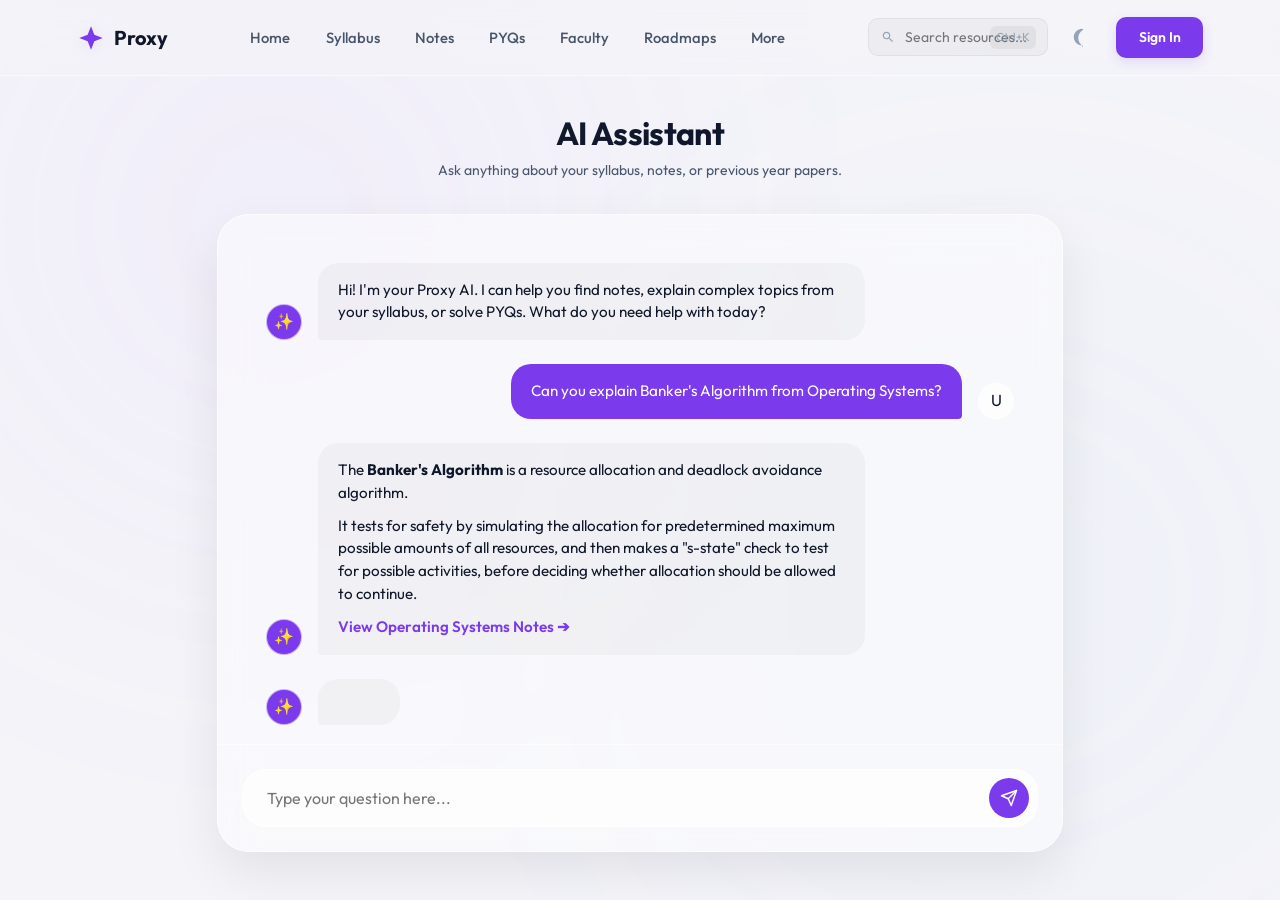
==== pages/ai-assistant.html @ 54234840 "Syllabus page mockup ke jaisa change kiya aur baaki pages ka basic template add kiya" ====
<!DOCTYPE html>
<html lang="en">
<head>
  <meta charset="UTF-8">
  <meta name="viewport" content="width=device-width, initial-scale=1.0">
  <title>AI Assistant — Proxy</title>
  <meta name="description" content="AI Assistant for IPU students.">
  <link rel="stylesheet" href="../css/design-system.css">
  <style>
    .ai-layout {
      max-width: 1000px;
      margin: 0 auto;
      padding: calc(var(--navbar-height) + var(--space-xl)) 6% var(--space-2xl);
      height: 100vh;
      display: flex;
      flex-direction: column;
    }

    .ai-header {
      text-align: center;
      margin-bottom: var(--space-xl);
    }

    .ai-header h1 {
      font-size: var(--font-size-3xl);
      font-weight: 700;
      letter-spacing: -0.02em;
    }

    .ai-header p {
      color: var(--text-secondary);
      font-size: var(--font-size-sm);
    }

    .chat-container {
      flex: 1;
      background: var(--glass-bg);
      border: 1px solid var(--glass-border);
      border-radius: var(--border-radius-xl);
      backdrop-filter: blur(var(--glass-blur));
      -webkit-backdrop-filter: blur(var(--glass-blur));
      box-shadow: var(--shadow-lg);
      display: flex;
      flex-direction: column;
      overflow: hidden;
    }

    .chat-messages {
      flex: 1;
      padding: var(--space-2xl);
      overflow-y: auto;
      display: flex;
      flex-direction: column;
      gap: var(--space-lg);
    }

    .message {
      max-width: 80%;
      display: flex;
      gap: var(--space-md);
      align-items: flex-end;
    }

    .message--user {
      align-self: flex-end;
      flex-direction: row-reverse;
    }

    .message-avatar {
      width: 36px;
      height: 36px;
      border-radius: 50%;
      background: var(--glass-bg-strong);
      border: 1px solid var(--glass-border);
      display: flex;
      align-items: center;
      justify-content: center;
      flex-shrink: 0;
    }
    
    .message--ai .message-avatar {
      background: var(--accent);
      color: white;
    }

    .message-bubble {
      padding: 1rem 1.25rem;
      border-radius: 20px;
      font-size: 0.95rem;
      line-height: 1.5;
    }

    .message--ai .message-bubble {
      background: rgba(0,0,0,0.03);
      border-bottom-left-radius: 4px;
      color: var(--text-primary);
    }

    .message--user .message-bubble {
      background: var(--accent);
      color: white;
      border-bottom-right-radius: 4px;
    }

    .chat-input-area {
      padding: var(--space-lg);
      border-top: 1px solid var(--glass-border);
      background: rgba(255,255,255,0.02);
    }

    .chat-input-wrapper {
      display: flex;
      gap: var(--space-sm);
      background: var(--glass-bg-strong);
      border: 1px solid var(--glass-border);
      border-radius: 24px;
      padding: 0.5rem;
    }

    .chat-input {
      flex: 1;
      border: none;
      background: transparent;
      padding: 0.5rem 1rem;
      font-family: inherit;
      font-size: 1rem;
      color: var(--text-primary);
      outline: none;
    }

    .chat-send-btn {
      width: 40px;
      height: 40px;
      border-radius: 50%;
      border: none;
      background: var(--accent);
      color: white;
      display: flex;
      align-items: center;
      justify-content: center;
      cursor: pointer;
      transition: all 0.2s ease;
    }

    .chat-send-btn:hover {
      background: var(--accent-hover);
      transform: scale(1.05);
    }
    
    .typing-indicator {
      display: flex;
      gap: 4px;
      padding: 4px;
    }
    
    .typing-dot {
      width: 6px;
      height: 6px;
      background: var(--text-muted);
      border-radius: 50%;
      animation: typing 1.4s infinite ease-in-out both;
    }
    
    .typing-dot:nth-child(1) { animation-delay: -0.32s; }
    .typing-dot:nth-child(2) { animation-delay: -0.16s; }
    
    @keyframes typing {
      0%, 80%, 100% { transform: scale(0); }
      40% { transform: scale(1); }
    }
  </style>
</head>
<body class="light-mode">
  <div class="ai-layout">
    <div class="ai-header">
      <h1>AI <span class="gradient-text">Assistant</span></h1>
      <p>Ask anything about your syllabus, notes, or previous year papers.</p>
    </div>
    
    <div class="chat-container">
      <div class="chat-messages">
        
        <div class="message message--ai">
          <div class="message-avatar">✨</div>
          <div class="message-bubble">
            Hi! I'm your Proxy AI. I can help you find notes, explain complex topics from your syllabus, or solve PYQs. What do you need help with today?
          </div>
        </div>

        <div class="message message--user">
          <div class="message-avatar">U</div>
          <div class="message-bubble">
            Can you explain Banker's Algorithm from Operating Systems?
          </div>
        </div>

        <div class="message message--ai">
          <div class="message-avatar">✨</div>
          <div class="message-bubble">
            <p style="margin-bottom: 10px;">The <strong>Banker's Algorithm</strong> is a resource allocation and deadlock avoidance algorithm.</p>
            <p style="margin-bottom: 10px;">It tests for safety by simulating the allocation for predetermined maximum possible amounts of all resources, and then makes a "s-state" check to test for possible activities, before deciding whether allocation should be allowed to continue.</p>
            <a href="/pages/notes.html" style="color: var(--accent); font-weight: 600; text-decoration: none;">View Operating Systems Notes ➔</a>
          </div>
        </div>

        <div class="message message--ai">
          <div class="message-avatar">✨</div>
          <div class="message-bubble" style="padding: 1rem 1.5rem;">
            <div class="typing-indicator">
              <div class="typing-dot"></div>
              <div class="typing-dot"></div>
              <div class="typing-dot"></div>
            </div>
          </div>
        </div>

      </div>
      
      <div class="chat-input-area">
        <div class="chat-input-wrapper">
          <input type="text" class="chat-input" placeholder="Type your question here...">
          <button class="chat-send-btn">
            <svg width="18" height="18" viewBox="0 0 24 24" fill="none" stroke="currentColor" stroke-width="2" stroke-linecap="round" stroke-linejoin="round"><line x1="22" y1="2" x2="11" y2="13"></line><polygon points="22 2 15 22 11 13 2 9 22 2"></polygon></svg>
          </button>
        </div>
      </div>
    </div>
  </div>

  <script src="../js/shared.js"></script>
  <script>
    document.addEventListener('DOMContentLoaded', () => {
      ProxyUI.injectNavbar('AI Assistant');
      ProxyUI.injectBackgroundGlows();
    });
  </script>
</body>
</html>
---- css/design-system.css ----
/* ============================================================
   PROXY — Design System
   Premium visual language: Apple + Linear + Nothing + Stripe
   ============================================================ */

/* ── Google Fonts Import ── */
@import url('https://fonts.googleapis.com/css2?family=Outfit:wght@300;400;500;600;700;800&display=swap');

/* ── Design Tokens ── */
:root {
  /* Colors — Pure White / Warm White / Lavender theme */
  --bg-primary: #f4f4f9;
  --bg-secondary: #ffffff;
  --bg-warm: #faf9fb;
  --bg-card: rgba(255, 255, 255, 0.55);
  --bg-card-hover: rgba(255, 255, 255, 0.75);

  /* Accent */
  --accent: #7c3aed;
  --accent-hover: #6d28d9;
  --accent-soft: rgba(124, 58, 237, 0.08);
  --accent-glow: rgba(124, 58, 237, 0.12);
  --accent-gradient: linear-gradient(135deg, #7c3aed 0%, #3b82f6 100%);

  /* Text */
  --text-primary: #0f172a;
  --text-secondary: #475569;
  --text-muted: #94a3b8;
  --text-inverse: #ffffff;

  /* Glass */
  --glass-bg: rgba(255, 255, 255, 0.45);
  --glass-bg-strong: rgba(255, 255, 255, 0.65);
  --glass-border: rgba(255, 255, 255, 0.6);
  --glass-border-subtle: rgba(255, 255, 255, 0.35);
  --glass-blur: 20px;

  /* Navbar */
  --navbar-height: 76px;
  --navbar-bg: rgba(244, 244, 249, 0.6);

  /* Shadows — Soft, volumetric */
  --shadow-xs: 0 1px 3px rgba(0, 0, 0, 0.03);
  --shadow-sm: 0 2px 8px rgba(0, 0, 0, 0.04);
  --shadow-md: 0 8px 30px rgba(0, 0, 0, 0.06);
  --shadow-lg: 0 20px 50px rgba(0, 0, 0, 0.08);
  --shadow-xl: 0 30px 60px rgba(0, 0, 0, 0.1);
  --shadow-accent: 0 8px 24px rgba(124, 58, 237, 0.12);
  --shadow-cube: 0 20px 40px rgba(0, 0, 0, 0.08), 0 8px 16px rgba(0, 0, 0, 0.04);

  /* Borders */
  --border-radius-sm: 10px;
  --border-radius-md: 16px;
  --border-radius-lg: 24px;
  --border-radius-xl: 32px;
  --border-radius-full: 100px;

  /* Typography */
  --font-family: 'Outfit', -apple-system, BlinkMacSystemFont, 'Segoe UI', sans-serif;
  --font-size-xs: 0.75rem;
  --font-size-sm: 0.875rem;
  --font-size-base: 1rem;
  --font-size-lg: 1.125rem;
  --font-size-xl: 1.25rem;
  --font-size-2xl: 1.5rem;
  --font-size-3xl: 2rem;
  --font-size-4xl: 2.5rem;
  --font-size-5xl: 3.5rem;
  --font-size-6xl: 4.5rem;

  /* Spacing */
  --space-xs: 0.25rem;
  --space-sm: 0.5rem;
  --space-md: 1rem;
  --space-lg: 1.5rem;
  --space-xl: 2rem;
  --space-2xl: 3rem;
  --space-3xl: 4rem;
  --space-4xl: 6rem;
  --space-5xl: 8rem;

  /* Timing — Apple-grade easing */
  --ease-out: cubic-bezier(0.25, 1, 0.5, 1);
  --ease-spring: cubic-bezier(0.2, 0.8, 0.2, 1);
  --ease-smooth: cubic-bezier(0.4, 0, 0.2, 1);
  --duration-fast: 0.15s;
  --duration-normal: 0.3s;
  --duration-slow: 0.6s;
  --duration-slower: 1s;

  /* Z-index layers */
  --z-bg: 0;
  --z-content: 1;
  --z-overlay: 50;
  --z-navbar: 90;
  --z-modal: 100;
  --z-loader: 200;
}

/* ── Reset ── */
*, *::before, *::after {
  box-sizing: border-box;
  margin: 0;
  padding: 0;
}

html {
  scroll-behavior: smooth;
  -webkit-text-size-adjust: 100%;
}

body {
  width: 100%;
  min-height: 100vh;
  background-color: var(--bg-primary);
  color: var(--text-primary);
  font-family: var(--font-family);
  font-size: var(--font-size-base);
  line-height: 1.6;
  overflow-x: hidden;
  -webkit-font-smoothing: antialiased;
  -moz-osx-font-smoothing: grayscale;
}

/* ── Background Glow Blurs ── */
.bg-glow {
  position: fixed;
  width: 800px;
  height: 800px;
  border-radius: 50%;
  filter: blur(160px);
  pointer-events: none;
  z-index: var(--z-bg);
  opacity: 0.5;
}

.bg-glow--purple {
  background: radial-gradient(circle, rgba(192, 132, 252, 0.22) 0%, transparent 70%);
  top: -20%;
  left: -10%;
}

.bg-glow--blue {
  background: radial-gradient(circle, rgba(147, 197, 253, 0.18) 0%, transparent 70%);
  bottom: -10%;
  right: -10%;
}

/* ── Glass Components ── */
.glass {
  background: var(--glass-bg);
  backdrop-filter: blur(var(--glass-blur));
  -webkit-backdrop-filter: blur(var(--glass-blur));
  border: 1px solid var(--glass-border);
}

.glass--strong {
  background: var(--glass-bg-strong);
}

/* ── Navbar ── */
.navbar {
  position: fixed;
  top: 0;
  left: 0;
  width: 100%;
  height: var(--navbar-height);
  background: var(--navbar-bg);
  backdrop-filter: blur(20px);
  -webkit-backdrop-filter: blur(20px);
  border-bottom: 1px solid var(--glass-border);
  z-index: var(--z-navbar);
  display: flex;
  justify-content: space-between;
  align-items: center;
  padding: 0 6%;
  transition: all var(--duration-normal) var(--ease-smooth);
}

.nav-left {
  display: flex;
  align-items: center;
  gap: 0.6rem;
  text-decoration: none;
  color: inherit;
}

.logo-icon {
  width: 28px;
  height: 28px;
  fill: var(--accent);
  filter: drop-shadow(0 2px 8px var(--accent-glow));
}

.logo-text {
  font-size: var(--font-size-xl);
  font-weight: 700;
  color: var(--text-primary);
  letter-spacing: -0.02em;
}

.nav-center {
  display: flex;
  align-items: center;
  gap: 2.2rem;
  list-style: none;
}

.nav-link {
  font-size: 0.925rem;
  font-weight: 500;
  color: var(--text-secondary);
  text-decoration: none;
  transition: color var(--duration-fast) ease;
  cursor: pointer;
  position: relative;
}

.nav-link:hover,
.nav-link.active {
  color: var(--accent);
}

.nav-link.active::after {
  content: '';
  position: absolute;
  bottom: -6px;
  left: 50%;
  transform: translateX(-50%);
  width: 4px;
  height: 4px;
  border-radius: 50%;
  background-color: var(--accent);
}

.nav-right {
  display: flex;
  align-items: center;
  gap: 1.5rem;
}

/* ── Search Input (Spotlight) ── */
.search-wrapper {
  position: relative;
  display: flex;
  align-items: center;
}

.search-input {
  width: 180px;
  height: 38px;
  background: rgba(0, 0, 0, 0.03);
  border: 1px solid rgba(0, 0, 0, 0.05);
  border-radius: var(--border-radius-sm);
  padding: 0 1rem 0 2.2rem;
  font-family: inherit;
  font-size: var(--font-size-sm);
  color: var(--text-primary);
  outline: none;
  transition: all var(--duration-normal) var(--ease-smooth);
}

.search-input:focus {
  width: 240px;
  background: #ffffff;
  border-color: var(--accent);
  box-shadow: 0 4px 12px rgba(124, 58, 237, 0.08);
}

.search-icon {
  position: absolute;
  left: 0.8rem;
  width: 14px;
  height: 14px;
  fill: var(--text-muted);
  pointer-events: none;
}

.search-shortcut {
  position: absolute;
  right: 0.8rem;
  font-size: 0.725rem;
  color: var(--text-muted);
  background: rgba(0, 0, 0, 0.05);
  padding: 2px 6px;
  border-radius: 6px;
  pointer-events: none;
}

/* ── Theme Toggle ── */
.theme-toggle {
  background: none;
  border: none;
  cursor: pointer;
  display: flex;
  align-items: center;
  justify-content: center;
}

.theme-icon {
  width: 20px;
  height: 20px;
  fill: var(--text-muted);
  transition: fill var(--duration-fast) ease;
}

.theme-toggle:hover .theme-icon {
  fill: var(--accent);
}

/* ── Buttons ── */
.btn {
  display: inline-flex;
  align-items: center;
  gap: 0.6rem;
  padding: 0.85rem 1.8rem;
  border-radius: 14px;
  font-family: inherit;
  font-size: 0.95rem;
  font-weight: 600;
  text-decoration: none;
  cursor: pointer;
  transition: all 0.25s var(--ease-out);
  border: none;
}

.btn--primary {
  background: var(--accent);
  color: var(--text-inverse);
  box-shadow: 0 6px 20px rgba(124, 58, 237, 0.2);
}

.btn--primary:hover {
  background: var(--accent-hover);
  transform: translateY(-2px);
  box-shadow: 0 10px 24px rgba(124, 58, 237, 0.3);
}

.btn--primary .arrow {
  transition: transform 0.25s ease;
}

.btn--primary:hover .arrow {
  transform: translateX(3px);
}

.btn--secondary {
  background: var(--glass-bg);
  border: 1px solid var(--glass-border);
  color: var(--text-primary);
  box-shadow: var(--shadow-sm);
  backdrop-filter: blur(10px);
  -webkit-backdrop-filter: blur(10px);
}

.btn--secondary:hover {
  background: rgba(255, 255, 255, 0.6);
  transform: translateY(-2px);
  box-shadow: var(--shadow-md);
}

.btn--secondary svg {
  width: 18px;
  height: 18px;
  fill: var(--text-primary);
}

.btn-signin {
  background: var(--accent);
  color: var(--text-inverse);
  border: none;
  padding: 0.6rem 1.4rem;
  border-radius: var(--border-radius-sm);
  font-family: inherit;
  font-size: var(--font-size-sm);
  font-weight: 600;
  cursor: pointer;
  text-decoration: none;
  transition: all 0.25s ease;
  box-shadow: 0 4px 12px rgba(124, 58, 237, 0.15);
}

.btn-signin:hover {
  background: var(--accent-hover);
  transform: translateY(-1px);
  box-shadow: 0 6px 16px rgba(124, 58, 237, 0.25);
}

/* ── Section Helpers ── */
.section-container {
  width: 100%;
  max-width: 1300px;
  margin: 0 auto;
  padding: 0 6%;
}

.section-header {
  display: flex;
  justify-content: space-between;
  align-items: flex-end;
  margin-bottom: var(--space-2xl);
}

.section-header h2 {
  font-size: var(--font-size-4xl);
  font-weight: 700;
  letter-spacing: -0.02em;
}

.view-all {
  font-size: 0.95rem;
  font-weight: 600;
  color: var(--accent);
  text-decoration: none;
  transition: color var(--duration-fast) ease;
}

.view-all:hover {
  color: var(--accent-hover);
}

/* ── Glass Card (Reusable) ── */
.glass-card {
  background: var(--glass-bg);
  border: 1px solid var(--glass-border);
  border-radius: var(--border-radius-lg);
  backdrop-filter: blur(var(--glass-blur));
  -webkit-backdrop-filter: blur(var(--glass-blur));
  box-shadow: var(--shadow-md);
  padding: var(--space-xl);
  transition: all var(--duration-normal) var(--ease-out);
}

.glass-card:hover {
  background: var(--bg-card-hover);
  transform: translateY(-4px);
  box-shadow: var(--shadow-lg);
}

/* ── Loading Overlay ── */
.loading-overlay {
  position: fixed;
  top: 0;
  left: 0;
  width: 100%;
  height: 100%;
  background-color: var(--bg-primary);
  z-index: var(--z-loader);
  display: flex;
  flex-direction: column;
  justify-content: center;
  align-items: center;
  transition: opacity 0.8s var(--ease-out), visibility 0.8s;
}

.loading-card {
  background: var(--glass-bg);
  border: 1px solid var(--glass-border);
  padding: var(--space-2xl);
  border-radius: var(--border-radius-lg);
  backdrop-filter: blur(20px);
  -webkit-backdrop-filter: blur(20px);
  display: flex;
  flex-direction: column;
  align-items: center;
  box-shadow: var(--shadow-lg);
  width: 320px;
}

.loader-ring {
  width: 80px;
  height: 80px;
  position: relative;
  margin-bottom: var(--space-lg);
}

.loader-ring-svg {
  transform: rotate(-90deg);
  width: 100%;
  height: 100%;
}

.loader-circle-bg {
  fill: none;
  stroke: rgba(0, 0, 0, 0.03);
  stroke-width: 4px;
}

.loader-circle-progress {
  fill: none;
  stroke: var(--accent);
  stroke-width: 4px;
  stroke-linecap: round;
  stroke-dasharray: 226;
  stroke-dashoffset: 226;
  transition: stroke-dashoffset 0.1s linear;
  filter: drop-shadow(0 2px 6px var(--accent-glow));
}

.loader-percentage {
  position: absolute;
  top: 50%;
  left: 50%;
  transform: translate(-50%, -50%);
  font-size: var(--font-size-xl);
  font-weight: 600;
  color: var(--text-primary);
}

.loader-text {
  font-size: var(--font-size-sm);
  font-weight: 500;
  color: var(--text-muted);
  letter-spacing: 0.05em;
  text-transform: uppercase;
}

/* ── Scroll Indicator ── */
.scroll-indicator {
  position: fixed;
  bottom: 2.2rem;
  left: 50%;
  transform: translateX(-50%);
  z-index: 10;
  display: flex;
  flex-direction: column;
  align-items: center;
  opacity: 0;
  visibility: hidden;
  transition: opacity 0.5s ease, visibility 0.5s ease;
  pointer-events: none;
}

.scroll-indicator.visible {
  opacity: 0.8;
  visibility: visible;
}

.mouse {
  width: 22px;
  height: 36px;
  border: 2px solid var(--text-primary);
  border-radius: 12px;
  position: relative;
  margin-bottom: var(--space-sm);
}

.wheel {
  width: 4px;
  height: 6px;
  background-color: var(--accent);
  border-radius: 2px;
  position: absolute;
  top: 6px;
  left: 50%;
  transform: translateX(-50%);
  animation: scrollWheel 1.8s infinite var(--ease-out);
}

@keyframes scrollWheel {
  0%   { top: 6px;  opacity: 0; }
  30%  { opacity: 1; }
  80%  { top: 20px; opacity: 0; }
  100% { top: 6px;  opacity: 0; }
}

.scroll-text {
  font-size: var(--font-size-xs);
  text-transform: uppercase;
  letter-spacing: 0.18em;
  color: var(--text-muted);
  font-weight: 600;
}

/* ── Scrollbar ── */
::-webkit-scrollbar {
  width: 6px;
}
::-webkit-scrollbar-track {
  background: transparent;
}
::-webkit-scrollbar-thumb {
  background: rgba(0, 0, 0, 0.1);
  border-radius: 3px;
}
::-webkit-scrollbar-thumb:hover {
  background: rgba(0, 0, 0, 0.18);
}

/* ── Hyper-Realistic 3D Acrylic Cubes ── */

.cube-wrapper {
  perspective: 800px;
  display: flex;
  flex-direction: column;
  align-items: center;
  gap: 1.2rem;
  cursor: pointer;
  min-width: 130px;
}

.cube-scene {
  width: 100px;
  height: 100px;
  position: relative;
  transform-style: preserve-3d;
  transform: rotateX(-12deg) rotateY(22deg);
  transition: transform 0.6s var(--ease-spring);
}

/* Individual face materials with light direction simulation */
.cube-face {
  position: absolute;
  width: 100px;
  height: 100px;
  display: flex;
  align-items: center;
  justify-content: center;
  border-radius: 20px;
  backface-visibility: hidden;
}

/* Front face — brightest, main content face */
.cube-face--front {
  transform: rotateY(0deg) translateZ(50px);
  background: linear-gradient(
    145deg,
    rgba(255, 255, 255, 0.85) 0%,
    rgba(245, 243, 255, 0.65) 50%,
    rgba(237, 233, 254, 0.45) 100%
  );
  border: 1.5px solid rgba(255, 255, 255, 0.8);
  box-shadow:
    inset 0 1px 0 rgba(255, 255, 255, 0.9),
    inset 0 -2px 6px rgba(124, 58, 237, 0.04),
    0 0 0 0.5px rgba(0, 0, 0, 0.02);
  backdrop-filter: blur(16px);
  -webkit-backdrop-filter: blur(16px);
}

/* Back face */
.cube-face--back {
  transform: rotateY(180deg) translateZ(50px);
  background: linear-gradient(
    145deg,
    rgba(240, 238, 250, 0.5) 0%,
    rgba(230, 226, 245, 0.3) 100%
  );
  border: 1px solid rgba(255, 255, 255, 0.4);
}

/* Right face — lit side */
.cube-face--right {
  transform: rotateY(90deg) translateZ(50px);
  background: linear-gradient(
    180deg,
    rgba(248, 246, 255, 0.6) 0%,
    rgba(237, 233, 254, 0.35) 100%
  );
  border: 1px solid rgba(255, 255, 255, 0.55);
  box-shadow: inset -2px 0 8px rgba(124, 58, 237, 0.03);
}

/* Left face — shadow side */
.cube-face--left {
  transform: rotateY(-90deg) translateZ(50px);
  background: linear-gradient(
    180deg,
    rgba(235, 232, 248, 0.45) 0%,
    rgba(225, 220, 240, 0.25) 100%
  );
  border: 1px solid rgba(255, 255, 255, 0.35);
}

/* Top face — catches overhead light */
.cube-face--top {
  transform: rotateX(90deg) translateZ(50px);
  background: linear-gradient(
    135deg,
    rgba(255, 255, 255, 0.9) 0%,
    rgba(248, 246, 255, 0.7) 50%,
    rgba(240, 237, 252, 0.5) 100%
  );
  border: 1px solid rgba(255, 255, 255, 0.85);
  box-shadow: inset 0 0 12px rgba(255, 255, 255, 0.5);
}

/* Bottom face — darkest */
.cube-face--bottom {
  transform: rotateX(-90deg) translateZ(50px);
  background: rgba(220, 216, 238, 0.25);
  border: 1px solid rgba(255, 255, 255, 0.2);
}

/* Light reflection strip on front face */
.cube-face--front::before {
  content: '';
  position: absolute;
  top: 6px;
  left: 8px;
  right: 40%;
  height: 18px;
  border-radius: 10px;
  background: linear-gradient(
    90deg,
    rgba(255, 255, 255, 0.7) 0%,
    rgba(255, 255, 255, 0) 100%
  );
  pointer-events: none;
}

/* Volumetric shadow underneath the cube */
.cube-shadow {
  width: 80px;
  height: 14px;
  border-radius: 50%;
  background: radial-gradient(
    ellipse,
    rgba(124, 58, 237, 0.08) 0%,
    rgba(0, 0, 0, 0.04) 40%,
    transparent 70%
  );
  filter: blur(3px);
  margin-top: -6px;
  transition: all var(--duration-slow) var(--ease-spring);
}

/* Hover state for cube */
.cube-wrapper:hover .cube-shadow {
  width: 70px;
  opacity: 0.6;
  filter: blur(5px);
}

/* Icon inside cube face */
.cube-face svg {
  width: 34px;
  height: 34px;
  fill: none;
  stroke: var(--accent);
  stroke-width: 1.8;
  stroke-linecap: round;
  stroke-linejoin: round;
  filter: drop-shadow(0 2px 6px rgba(124, 58, 237, 0.15));
  transition: transform var(--duration-normal) var(--ease-out);
}

.cube-wrapper:hover .cube-face svg {
  transform: scale(1.08);
}

.cube-label {
  font-size: var(--font-size-sm);
  font-weight: 600;
  color: var(--text-primary);
  text-align: center;
  line-height: 1.3;
  white-space: nowrap;
  transition: color var(--duration-fast) ease;
}

.cube-wrapper:hover .cube-label {
  color: var(--accent);
}

/* ── Feature Bar (Badges) ── */
.feature-bar {
  background: var(--glass-bg);
  border: 1px solid var(--glass-border);
  border-radius: var(--border-radius-lg);
  padding: 1.5rem 2rem;
  display: flex;
  justify-content: space-between;
  align-items: center;
  gap: 1.5rem;
  backdrop-filter: blur(var(--glass-blur));
  -webkit-backdrop-filter: blur(var(--glass-blur));
  box-shadow: var(--shadow-md);
}

.feature-item {
  display: flex;
  align-items: center;
  gap: 0.6rem;
  font-size: var(--font-size-sm);
  font-weight: 600;
  color: var(--text-primary);
}

.feature-icon {
  font-size: 1.15rem;
}

/* ── Stats Bar ── */
.stats-bar {
  background: var(--glass-bg);
  border: 1px solid var(--glass-border);
  border-radius: var(--border-radius-lg);
  padding: 2rem 3rem;
  display: flex;
  justify-content: space-between;
  align-items: center;
  backdrop-filter: blur(var(--glass-blur));
  -webkit-backdrop-filter: blur(var(--glass-blur));
  box-shadow: var(--shadow-accent);
}

.stat-item {
  display: flex;
  flex-direction: column;
  align-items: center;
  gap: 0.3rem;
  text-align: center;
}

.stat-badge {
  font-size: 1.5rem;
  margin-bottom: 0.2rem;
}

.stat-val {
  font-size: 1.85rem;
  font-weight: 700;
  color: var(--text-primary);
  letter-spacing: -0.02em;
}

.stat-lbl {
  font-size: 0.825rem;
  font-weight: 500;
  color: var(--text-muted);
  text-transform: uppercase;
  letter-spacing: 0.05em;
}

/* ── Carousel ── */
.carousel-outer {
  display: flex;
  align-items: center;
  position: relative;
}

.carousel-track {
  display: flex;
  gap: 2rem;
  overflow-x: auto;
  padding: 2.5rem 1rem;
  scroll-behavior: smooth;
  scrollbar-width: none;
  width: 100%;
}

.carousel-track::-webkit-scrollbar {
  display: none;
}

.carousel-btn {
  width: 44px;
  height: 44px;
  border-radius: 50%;
  background: var(--glass-bg);
  border: 1px solid var(--glass-border);
  display: flex;
  align-items: center;
  justify-content: center;
  cursor: pointer;
  position: absolute;
  z-index: 15;
  box-shadow: var(--shadow-sm);
  backdrop-filter: blur(10px);
  -webkit-backdrop-filter: blur(10px);
  transition: all 0.25s ease;
}

.carousel-btn:hover {
  background: #ffffff;
  transform: scale(1.08);
  box-shadow: var(--shadow-md);
}

.carousel-btn svg {
  width: 20px;
  height: 20px;
  fill: var(--text-primary);
}

.carousel-btn--prev { left: -22px; }
.carousel-btn--next { right: -22px; }

/* ── Search Overlay (Spotlight) ── */
.search-overlay {
  position: fixed;
  inset: 0;
  background: rgba(15, 23, 42, 0.4);
  backdrop-filter: blur(12px);
  -webkit-backdrop-filter: blur(12px);
  z-index: var(--z-modal);
  display: flex;
  justify-content: center;
  align-items: flex-start;
  padding-top: 18vh;
  opacity: 0;
  visibility: hidden;
  transition: all var(--duration-normal) var(--ease-out);
}

.search-overlay.active {
  opacity: 1;
  visibility: visible;
}

.search-modal {
  width: 620px;
  max-width: 90vw;
  background: var(--glass-bg-strong);
  border: 1px solid var(--glass-border);
  border-radius: var(--border-radius-lg);
  box-shadow: var(--shadow-xl);
  backdrop-filter: blur(30px);
  -webkit-backdrop-filter: blur(30px);
  overflow: hidden;
  transform: translateY(-20px) scale(0.97);
  transition: transform var(--duration-normal) var(--ease-spring);
}

.search-overlay.active .search-modal {
  transform: translateY(0) scale(1);
}

.search-modal-input {
  width: 100%;
  padding: 1.2rem 1.5rem;
  border: none;
  background: transparent;
  font-family: inherit;
  font-size: var(--font-size-lg);
  font-weight: 500;
  color: var(--text-primary);
  outline: none;
}

.search-modal-input::placeholder {
  color: var(--text-muted);
}

.search-modal-hint {
  padding: 0.8rem 1.5rem;
  border-top: 1px solid rgba(0, 0, 0, 0.05);
  font-size: var(--font-size-xs);
  color: var(--text-muted);
  display: flex;
  justify-content: space-between;
}

.search-modal-hint kbd {
  background: rgba(0, 0, 0, 0.04);
  padding: 2px 6px;
  border-radius: 4px;
  font-family: inherit;
  font-size: 0.7rem;
}

/* ── Page content area (below navbar) ── */
.page-content {
  padding-top: var(--navbar-height);
}

/* ── Syllabus Page Specific ── */
.page-hero {
  padding: calc(var(--navbar-height) + var(--space-4xl)) 0 var(--space-3xl);
  text-align: center;
}

.page-hero h1 {
  font-size: var(--font-size-5xl);
  font-weight: 700;
  letter-spacing: -0.03em;
  margin-bottom: var(--space-md);
}

.page-hero p {
  font-size: var(--font-size-lg);
  color: var(--text-secondary);
  max-width: 520px;
  margin: 0 auto;
}

/* Layout: Sidebar + Cards */
.syllabus-layout {
  max-width: 1300px;
  margin: 0 auto;
  padding: 0 6%;
  display: grid;
  grid-template-columns: 260px 1fr;
  gap: var(--space-2xl);
  min-height: 60vh;
}

/* ── Semester Sidebar ── */
.semester-sidebar {
  position: sticky;
  top: calc(var(--navbar-height) + var(--space-xl));
  height: fit-content;
}

.sidebar-label {
  font-size: var(--font-size-xs);
  font-weight: 700;
  text-transform: uppercase;
  letter-spacing: 0.1em;
  color: var(--text-muted);
  margin-bottom: var(--space-lg);
}

.semester-tabs {
  display: flex;
  flex-direction: column;
  gap: 6px;
}

.semester-tab {
  display: flex;
  align-items: center;
  gap: 0.8rem;
  padding: 0.85rem 1.2rem;
  border-radius: 14px;
  border: 1px solid transparent;
  background: transparent;
  font-family: inherit;
  font-size: 0.95rem;
  font-weight: 500;
  color: var(--text-secondary);
  cursor: pointer;
  transition: all 0.2s var(--ease-out);
  text-align: left;
  width: 100%;
}

.semester-tab:hover {
  background: rgba(124, 58, 237, 0.04);
  color: var(--text-primary);
}

.semester-tab.active {
  background: var(--glass-bg-strong);
  border-color: var(--glass-border);
  color: var(--accent);
  font-weight: 600;
  box-shadow: var(--shadow-sm), 0 0 0 1px rgba(124, 58, 237, 0.06);
}

.semester-tab.active .tab-dot {
  background: var(--accent);
  box-shadow: 0 0 8px rgba(124, 58, 237, 0.3);
}

.tab-dot {
  width: 8px;
  height: 8px;
  border-radius: 50%;
  background: var(--text-muted);
  flex-shrink: 0;
  transition: all 0.2s ease;
}

.tab-count {
  margin-left: auto;
  font-size: var(--font-size-xs);
  color: var(--text-muted);
  background: rgba(0,0,0,0.03);
  padding: 2px 8px;
  border-radius: 20px;
}

.semester-tab.active .tab-count {
  background: var(--accent-soft);
  color: var(--accent);
}

/* ── Subject Cards Grid ── */
.subjects-grid {
  display: grid;
  grid-template-columns: repeat(auto-fill, minmax(280px, 1fr));
  gap: var(--space-lg);
}

.subject-card {
  background: var(--glass-bg);
  border: 1px solid var(--glass-border);
  border-radius: var(--border-radius-lg);
  backdrop-filter: blur(var(--glass-blur));
  -webkit-backdrop-filter: blur(var(--glass-blur));
  box-shadow: var(--shadow-sm);
  padding: var(--space-xl);
  display: flex;
  flex-direction: column;
  gap: var(--space-md);
  transition: all 0.3s var(--ease-out);
  position: relative;
  overflow: hidden;
}

.subject-card::before {
  content: '';
  position: absolute;
  top: 0;
  left: 0;
  right: 0;
  height: 3px;
  background: var(--accent-gradient);
  border-radius: 3px 3px 0 0;
  opacity: 0;
  transition: opacity 0.3s ease;
}

.subject-card:hover {
  transform: translateY(-6px);
  box-shadow: var(--shadow-lg);
  border-color: rgba(124, 58, 237, 0.12);
}

.subject-card:hover::before {
  opacity: 1;
}

.card-top {
  display: flex;
  justify-content: space-between;
  align-items: flex-start;
}

.card-icon {
  width: 44px;
  height: 44px;
  border-radius: 12px;
  background: var(--accent-soft);
  display: flex;
  align-items: center;
  justify-content: center;
  font-size: 1.3rem;
}

.card-code {
  font-size: var(--font-size-xs);
  font-weight: 600;
  color: var(--text-muted);
  background: rgba(0,0,0,0.03);
  padding: 4px 10px;
  border-radius: 8px;
  letter-spacing: 0.04em;
}

.card-name {
  font-size: var(--font-size-lg);
  font-weight: 600;
  color: var(--text-primary);
  letter-spacing: -0.01em;
  line-height: 1.3;
}

.card-meta {
  display: flex;
  gap: var(--space-lg);
}

.card-meta-item {
  display: flex;
  flex-direction: column;
}

.card-meta-item .meta-label {
  font-size: 0.7rem;
  font-weight: 600;
  text-transform: uppercase;
  letter-spacing: 0.06em;
  color: var(--text-muted);
}

.card-meta-item .meta-value {
  font-size: var(--font-size-sm);
  font-weight: 600;
  color: var(--text-primary);
}

.card-units {
  display: flex;
  flex-wrap: wrap;
  gap: 6px;
}

.unit-tag {
  font-size: 0.7rem;
  font-weight: 600;
  padding: 4px 10px;
  border-radius: 8px;
  background: rgba(124, 58, 237, 0.04);
  color: var(--text-secondary);
  border: 1px solid rgba(124, 58, 237, 0.08);
}

.card-actions {
  display: flex;
  gap: 0.6rem;
  margin-top: auto;
  padding-top: var(--space-sm);
}

.card-btn {
  flex: 1;
  display: flex;
  align-items: center;
  justify-content: center;
  gap: 0.4rem;
  padding: 0.65rem 1rem;
  border-radius: 12px;
  font-family: inherit;
  font-size: var(--font-size-sm);
  font-weight: 600;
  cursor: pointer;
  transition: all 0.2s var(--ease-out);
  border: none;
}

.card-btn--primary {
  background: var(--accent);
  color: var(--text-inverse);
  box-shadow: 0 4px 12px rgba(124, 58, 237, 0.15);
}

.card-btn--primary:hover {
  background: var(--accent-hover);
  transform: translateY(-1px);
  box-shadow: 0 6px 16px rgba(124, 58, 237, 0.25);
}

.card-btn--ghost {
  background: rgba(0,0,0,0.03);
  color: var(--text-secondary);
  border: 1px solid rgba(0,0,0,0.06);
}

.card-btn--ghost:hover {
  background: rgba(0,0,0,0.06);
  color: var(--text-primary);
}

/* ── Floating Decorative Elements ── */
.floating-decor {
  position: fixed;
  pointer-events: none;
  z-index: 0;
  opacity: 0.06;
}

.floating-blueprint {
  top: 20%;
  right: -60px;
  width: 280px;
  height: 360px;
  border: 2px dashed var(--accent);
  border-radius: var(--border-radius-lg);
  transform: rotate(12deg);
  animation: floatSlow 8s ease-in-out infinite;
}

.floating-paper {
  bottom: 15%;
  left: -40px;
  width: 200px;
  height: 260px;
  background: var(--accent);
  border-radius: 8px;
  transform: rotate(-8deg);
  animation: floatSlow 10s ease-in-out infinite reverse;
}

.floating-circle {
  top: 60%;
  right: 5%;
  width: 120px;
  height: 120px;
  border: 3px solid var(--accent);
  border-radius: 50%;
  animation: floatSlow 6s ease-in-out infinite;
}

@keyframes floatSlow {
  0%, 100% { transform: translateY(0) rotate(12deg); }
  50% { transform: translateY(-20px) rotate(15deg); }
}

/* ── Empty State ── */
.empty-state {
  grid-column: 1 / -1;
  text-align: center;
  padding: var(--space-4xl) 0;
  color: var(--text-muted);
}

.empty-state .empty-icon {
  font-size: 3rem;
  margin-bottom: var(--space-md);
}

.empty-state h3 {
  font-size: var(--font-size-2xl);
  font-weight: 600;
  color: var(--text-secondary);
  margin-bottom: var(--space-sm);
}

/* ── Page Footer ── */
.page-footer {
  max-width: 1300px;
  margin: var(--space-5xl) auto var(--space-3xl);
  padding: 0 6%;
  text-align: center;
}

.page-footer p {
  font-size: var(--font-size-sm);
  color: var(--text-muted);
}

.page-footer a {
  color: var(--accent);
  text-decoration: none;
}

/* ── Notes Shelf Specific ── */
.notes-shelf-container {
  display: flex;
  flex-direction: column;
  gap: var(--space-4xl);
  max-width: 1200px;
  margin: 0 auto;
  padding: 0 6%;
}

.shelf-row {
  display: flex;
  gap: 1rem;
  padding-bottom: 0.5rem;
  border-bottom: 12px solid rgba(15, 23, 42, 0.04);
  border-radius: 2px;
  box-shadow: 0 4px 6px rgba(0,0,0,0.01);
  align-items: flex-end;
  position: relative;
}

.shelf-row::after {
  content: '';
  position: absolute;
  bottom: -12px;
  left: 0;
  width: 100%;
  height: 2px;
  background: rgba(255, 255, 255, 0.6);
}

.notebook {
  width: 54px;
  height: 240px;
  perspective: 1000px;
  cursor: pointer;
  position: relative;
  transition: transform 0.4s var(--ease-spring);
  transform-origin: bottom center;
}

.notebook:hover {
  transform: translateY(-16px) scale(1.02);
  z-index: 10;
}

.notebook-spine {
  width: 100%;
  height: 100%;
  background: linear-gradient(to right, #475569 0%, #334155 15%, #1e293b 85%, #0f172a 100%);
  border-radius: 4px 2px 2px 4px;
  box-shadow: 
    inset 2px 0 4px rgba(255,255,255,0.15),
    inset -4px 0 10px rgba(0,0,0,0.4),
    8px 0 16px rgba(0,0,0,0.1);
  display: flex;
  flex-direction: column;
  justify-content: space-between;
  padding: 1.5rem 0.4rem;
  color: #f8fafc;
  transform-style: preserve-3d;
  position: relative;
}

/* Colors for spines */
.notebook--purple .notebook-spine { background: linear-gradient(to right, #8b5cf6 0%, #7c3aed 15%, #6d28d9 85%, #4c1d95 100%); }
.notebook--blue .notebook-spine { background: linear-gradient(to right, #3b82f6 0%, #2563eb 15%, #1d4ed8 85%, #1e3a8a 100%); }
.notebook--teal .notebook-spine { background: linear-gradient(to right, #14b8a6 0%, #0d9488 15%, #0f766e 85%, #134e4a 100%); }
.notebook--rose .notebook-spine { background: linear-gradient(to right, #f43f5e 0%, #e11d48 15%, #be123c 85%, #881337 100%); }

.spine-title {
  writing-mode: vertical-rl;
  text-orientation: mixed;
  font-weight: 600;
  font-size: 0.85rem;
  letter-spacing: 0.1em;
  transform: rotate(180deg);
  text-align: right;
  flex-grow: 1;
  text-shadow: 1px 1px 2px rgba(0,0,0,0.3);
  white-space: nowrap;
  font-family: var(--font-family);
  opacity: 0.9;
}

.spine-code {
  font-size: 0.65rem;
  font-weight: 700;
  text-align: center;
  margin-top: 10px;
  background: rgba(255,255,255,0.1);
  padding: 4px 2px;
  border-radius: 4px;
}

/* ── PYQs Paper Specific ── */
.pyq-container {
  max-width: 1300px;
  margin: 0 auto;
  padding: 0 6%;
  display: grid;
  grid-template-columns: repeat(auto-fill, minmax(320px, 1fr));
  gap: var(--space-2xl);
}

.paper-stack {
  position: relative;
  width: 100%;
  height: 420px;
  perspective: 1500px;
  cursor: pointer;
}

.paper-sheet {
  position: absolute;
  top: 0;
  left: 0;
  width: 100%;
  height: 100%;
  background: #fdfbf7;
  border: 1px solid rgba(0,0,0,0.08);
  border-radius: 2px;
  box-shadow: 
    0 4px 12px rgba(0,0,0,0.05),
    inset 0 0 40px rgba(0,0,0,0.02);
  padding: 2rem;
  transform-origin: top left;
  transition: transform 0.6s var(--ease-spring), box-shadow 0.6s ease;
  background-image: 
    linear-gradient(rgba(0,0,0,0.03) 1px, transparent 1px),
    linear-gradient(90deg, rgba(0,0,0,0.03) 1px, transparent 1px);
  background-size: 20px 20px;
  color: #334155;
}

.paper-sheet--bottom {
  transform: rotate(-3deg) translate(8px, 12px);
  z-index: 1;
}

.paper-sheet--middle {
  transform: rotate(2deg) translate(4px, 6px);
  z-index: 2;
}

.paper-sheet--top {
  z-index: 3;
}

.paper-stack:hover .paper-sheet--top {
  transform: rotateX(15deg) rotateY(-10deg) translateZ(20px) translateY(-10px);
  box-shadow: 12px 20px 40px rgba(0,0,0,0.1);
}

.paper-header {
  border-bottom: 2px solid rgba(0,0,0,0.1);
  padding-bottom: 1rem;
  margin-bottom: 1rem;
  text-align: center;
}

.paper-title {
  font-family: 'Times New Roman', Times, serif;
  font-size: 1.4rem;
  font-weight: bold;
  letter-spacing: 0.02em;
  margin-bottom: 0.5rem;
}

.paper-meta {
  font-size: 0.8rem;
  text-transform: uppercase;
  letter-spacing: 0.05em;
  color: rgba(0,0,0,0.5);
  display: flex;
  justify-content: space-between;
}

.paper-body {
  font-family: monospace;
  font-size: 0.85rem;
  line-height: 1.6;
  opacity: 0.8;
}

.paper-body-line {
  height: 8px;
  background: rgba(0,0,0,0.06);
  border-radius: 4px;
  margin-bottom: 12px;
}

.paper-badge {
  position: absolute;
  top: 1rem;
  right: -0.5rem;
  background: var(--accent);
  color: white;
  padding: 4px 12px;
  font-size: 0.7rem;
  font-weight: 700;
  box-shadow: 0 4px 10px rgba(124, 58, 237, 0.3);
  border-radius: 4px;
}

/* ── Responsive ── */
@media (max-width: 900px) {
  .syllabus-layout {
    grid-template-columns: 1fr;
  }

  .semester-sidebar {
    position: static;
  }

  .semester-tabs {
    flex-direction: row;
    overflow-x: auto;
    scrollbar-width: none;
    gap: 8px;
    padding-bottom: 4px;
  }

  .semester-tabs::-webkit-scrollbar { display: none; }

  .semester-tab {
    white-space: nowrap;
    padding: 0.7rem 1rem;
  }

  .page-hero h1 {
    font-size: var(--font-size-3xl);
  }
}
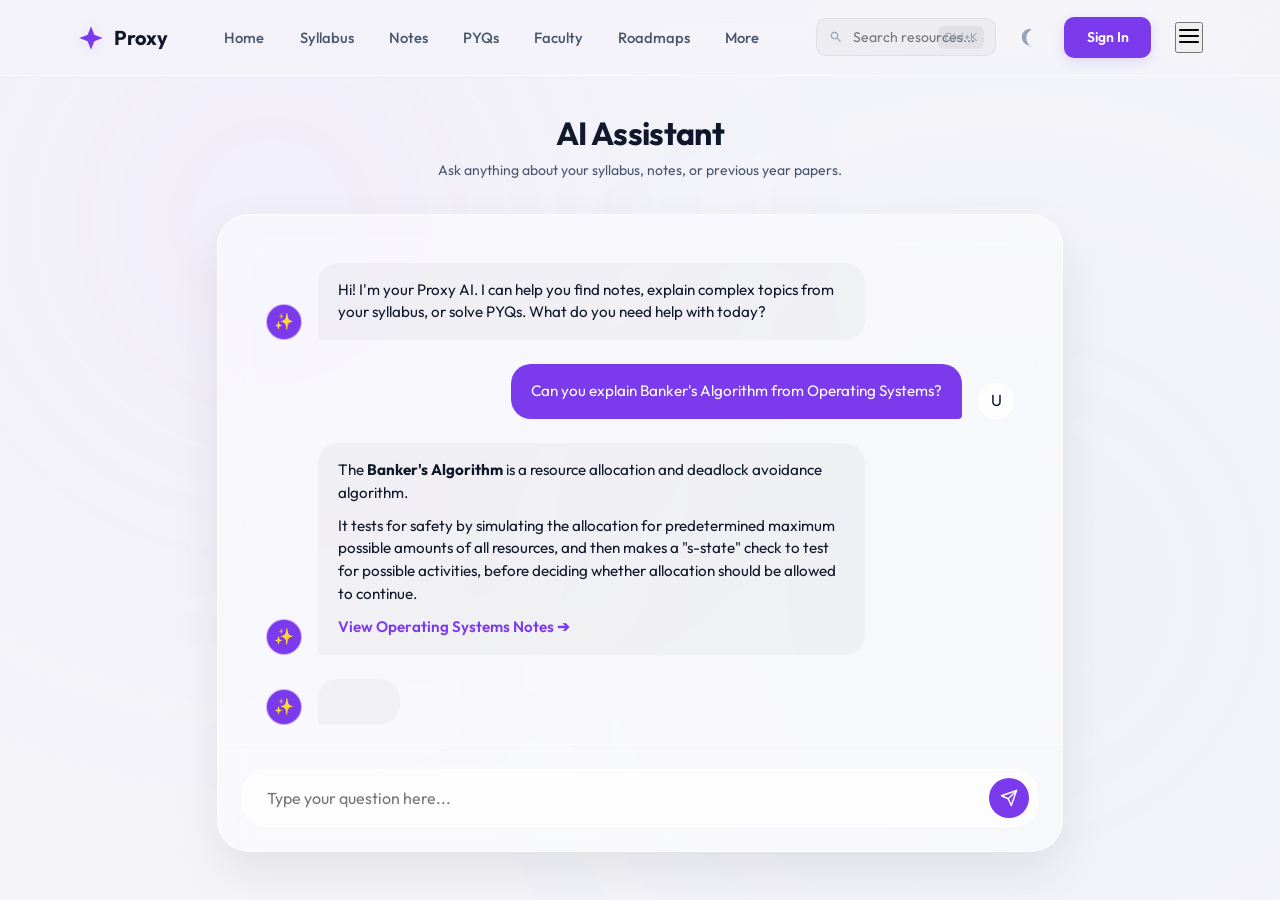
==== commit 38b2e722: "fix: mobile menu overlay links desktop leak aur syllabus layout mobile responsiveness fix" ====
--- a/pages/ai-assistant.html
+++ b/pages/ai-assistant.html
@@ -5,8 +5,15 @@
   <meta name="viewport" content="width=device-width, initial-scale=1.0">
   <title>AI Assistant — Proxy</title>
   <meta name="description" content="AI Assistant for IPU students.">
-  <link rel="stylesheet" href="../css/design-system.css">
+  <link rel="stylesheet" href="../css/design-system.css?v=3">
   <style>
+    /* Hide mobile menu overlay on desktop viewports */
+    @media (min-width: 769px) {
+      .mobile-menu-overlay {
+        display: none !important;
+      }
+    }
+
     .ai-layout {
       max-width: 1000px;
       margin: 0 auto;
@@ -227,7 +234,7 @@
     </div>
   </div>
 
-  <script src="../js/shared.js"></script>
+  <script src="../js/shared.js?v=3"></script>
   <script>
     document.addEventListener('DOMContentLoaded', () => {
       ProxyUI.injectNavbar('AI Assistant');
--- a/css/design-system.css
+++ b/css/design-system.css
@@ -1561,3 +1561,143 @@
     font-size: var(--font-size-3xl);
   }
 }
+
+/* Mobile menu overlay default state (hidden on desktop) */
+.mobile-menu-overlay {
+  display: none;
+}
+
+/* ── Mobile & Tablet Responsiveness ── */
+@media (max-width: 768px) {
+  /* Layout Spacing */
+  :root {
+    --space-4xl: 3.5rem;
+    --space-5xl: 5rem;
+  }
+
+  .section-container {
+    padding: 0 1.5rem;
+  }
+
+  /* Typography scale down */
+  .hero-title {
+    font-size: 2.2rem !important;
+    line-height: 1.2 !important;
+  }
+
+  .hero-desc {
+    font-size: 1rem !important;
+  }
+
+  /* Navbar Mobile Layout */
+  .navbar {
+    padding: 0 1.5rem;
+  }
+
+  .nav-center,
+  .nav-right .search-wrapper,
+  .nav-right .btn-signin {
+    display: none !important;
+  }
+
+  .mobile-nav-toggle {
+    display: flex;
+    background: none;
+    border: none;
+    cursor: pointer;
+    color: var(--text-primary);
+    width: 40px;
+    height: 40px;
+    align-items: center;
+    justify-content: center;
+    font-size: 1.4rem;
+  }
+
+  /* Mobile menu fullscreen overlay */
+  .mobile-menu-overlay {
+    position: fixed;
+    inset: 0;
+    background: var(--bg-primary);
+    z-index: 98;
+    display: flex;
+    flex-direction: column;
+    align-items: center;
+    justify-content: center;
+    gap: 2.5rem;
+    opacity: 0;
+    visibility: hidden;
+    transition: all 0.35s var(--ease-out);
+  }
+
+  .mobile-menu-overlay.active {
+    opacity: 1;
+    visibility: visible;
+  }
+
+  .mobile-menu-links {
+    list-style: none;
+    display: flex;
+    flex-direction: column;
+    align-items: center;
+    gap: 2rem;
+  }
+
+  .mobile-menu-links a {
+    font-size: 1.4rem;
+    font-weight: 700;
+    color: var(--text-primary);
+    text-decoration: none;
+    transition: color 0.2s;
+  }
+
+  .mobile-menu-links a:hover,
+  .mobile-menu-links a.active {
+    color: var(--accent);
+  }
+
+  /* Feature bar stacking */
+  .feature-bar {
+    flex-direction: column;
+    align-items: flex-start;
+    gap: 1.2rem;
+    padding: 1.2rem 1.5rem;
+  }
+
+  .feature-item {
+    font-size: 0.9rem;
+  }
+
+  /* Stats bar stacking */
+  .stats-bar {
+    flex-direction: column;
+    gap: 2rem;
+    padding: 2rem 1.5rem;
+  }
+
+  .stat-item {
+    width: 100%;
+    border-bottom: 1px solid rgba(0,0,0,0.03);
+    padding-bottom: 1rem;
+  }
+
+  .stat-item:last-child {
+    border-bottom: none;
+    padding-bottom: 0;
+  }
+
+  /* Carousel swipe improvements */
+  .carousel-btn {
+    display: none !important; /* Hide navigation buttons on mobile, allow native swiping */
+  }
+
+  .carousel-track {
+    gap: 1.5rem;
+    padding: 1.5rem 0.5rem;
+  }
+
+  /* Syllabus dedicated page details */
+  .syllabus-layout {
+    grid-template-columns: 1fr;
+  }
+}
+
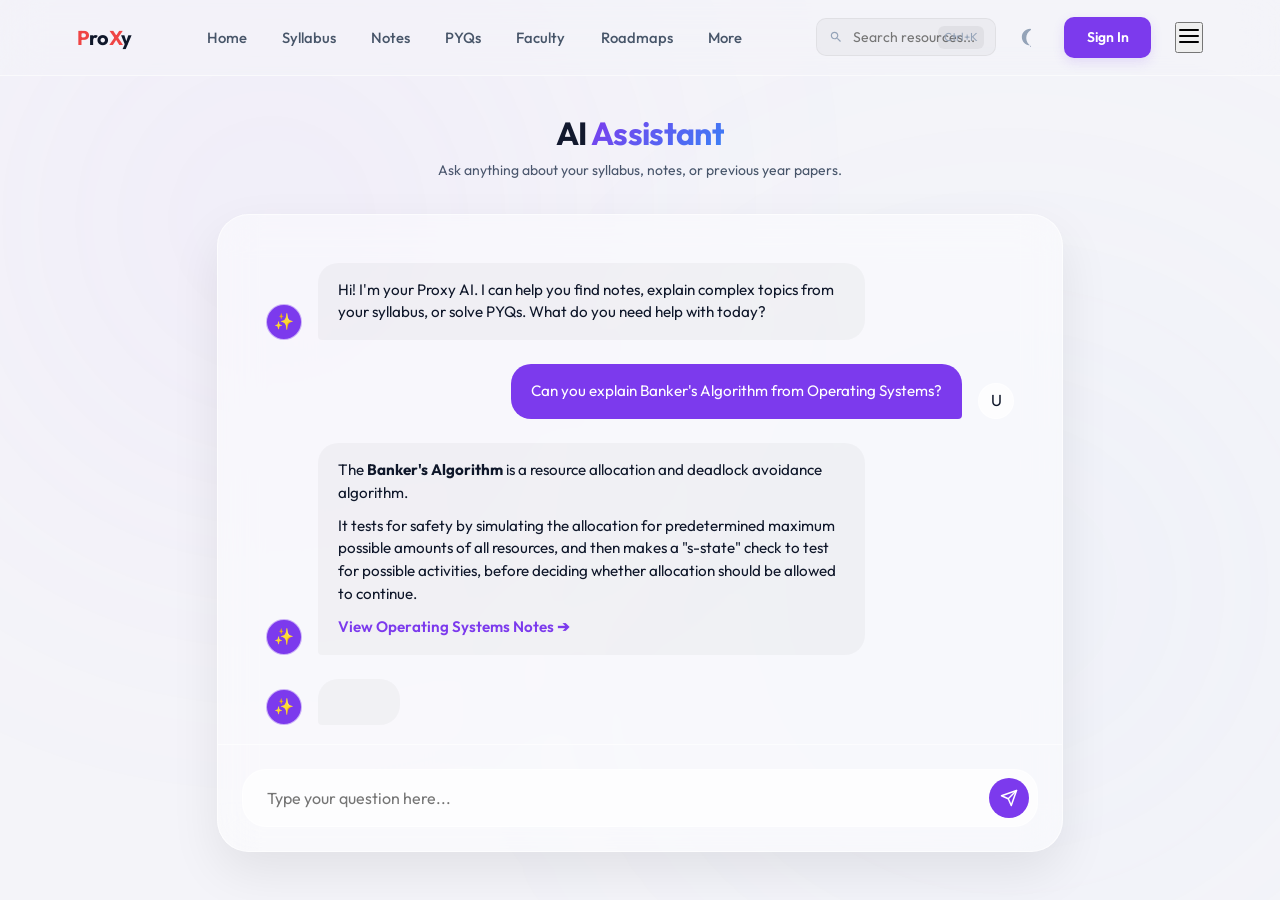
==== commit 52568165: "home page scroll change kiya, syllabus section add kiya 3d notebook ke sath aur baaki pages ke custo" ====
--- a/pages/ai-assistant.html
+++ b/pages/ai-assistant.html
@@ -18,7 +18,7 @@
       max-width: 1000px;
       margin: 0 auto;
       padding: calc(var(--navbar-height) + var(--space-xl)) 6% var(--space-2xl);
-      height: 100vh;
+      height: 100svh;
       display: flex;
       flex-direction: column;
     }
@@ -26,6 +26,7 @@
     .ai-header {
       text-align: center;
       margin-bottom: var(--space-xl);
+      flex-shrink: 0;
     }
 
     .ai-header h1 {
@@ -50,6 +51,7 @@
       display: flex;
       flex-direction: column;
       overflow: hidden;
+      min-height: 0;
     }
 
     .chat-messages {
@@ -59,6 +61,7 @@
       display: flex;
       flex-direction: column;
       gap: var(--space-lg);
+      -webkit-overflow-scrolling: touch;
     }
 
     .message {
@@ -113,6 +116,7 @@
       padding: var(--space-lg);
       border-top: 1px solid var(--glass-border);
       background: rgba(255,255,255,0.02);
+      flex-shrink: 0;
     }
 
     .chat-input-wrapper {
@@ -147,6 +151,7 @@
       justify-content: center;
       cursor: pointer;
       transition: all 0.2s ease;
+      flex-shrink: 0;
     }
 
     .chat-send-btn:hover {
@@ -174,6 +179,48 @@
     @keyframes typing {
       0%, 80%, 100% { transform: scale(0); }
       40% { transform: scale(1); }
+    }
+
+    /* Mobile */
+    @media (max-width: 768px) {
+      .ai-layout {
+        padding: calc(var(--navbar-height) + 0.75rem) 1rem 1rem;
+        height: 100svh;
+      }
+
+      .ai-header {
+        margin-bottom: 0.75rem;
+      }
+
+      .ai-header h1 {
+        font-size: var(--font-size-xl);
+      }
+
+      .ai-header p {
+        font-size: 0.8rem;
+      }
+
+      .chat-messages {
+        padding: 1rem;
+        gap: 0.75rem;
+      }
+
+      .message {
+        max-width: 90%;
+      }
+
+      .message-bubble {
+        font-size: 0.9rem;
+        padding: 0.75rem 1rem;
+      }
+
+      .chat-input-area {
+        padding: 0.75rem;
+      }
+
+      .chat-input {
+        font-size: 16px; /* Prevent iOS zoom on focus */
+      }
     }
   </style>
 </head>
--- a/css/design-system.css
+++ b/css/design-system.css
@@ -197,6 +197,10 @@
   font-weight: 700;
   color: var(--text-primary);
   letter-spacing: -0.02em;
+}
+
+.logo-text span {
+  color: #ef4444;
 }
 
 .nav-center {
@@ -417,6 +421,29 @@
 
 .view-all:hover {
   color: var(--accent-hover);
+}
+
+/* ── Global Utility ── */
+.gradient-text {
+  background: var(--accent-gradient);
+  -webkit-background-clip: text;
+  -webkit-text-fill-color: transparent;
+  background-clip: text;
+}
+
+.spine-badge {
+  writing-mode: vertical-rl;
+  text-orientation: mixed;
+  font-weight: 700;
+  font-size: 0.6rem;
+  letter-spacing: 0.08em;
+  transform: rotate(180deg);
+  text-transform: uppercase;
+  background: rgba(255,255,255,0.15);
+  padding: 4px 3px;
+  border-radius: 4px;
+  text-align: center;
+  font-family: var(--font-family);
 }
 
 /* ── Glass Card (Reusable) ── */
@@ -848,10 +875,17 @@
   scroll-behavior: smooth;
   scrollbar-width: none;
   width: 100%;
+  scroll-snap-type: x mandatory;
+  -webkit-overflow-scrolling: touch;
 }
 
 .carousel-track::-webkit-scrollbar {
   display: none;
+}
+
+.carousel-track .cube-wrapper {
+  scroll-snap-align: start;
+  flex-shrink: 0;
 }
 
 .carousel-btn {
@@ -1428,7 +1462,7 @@
   margin: 0 auto;
   padding: 0 6%;
   display: grid;
-  grid-template-columns: repeat(auto-fill, minmax(320px, 1fr));
+  grid-template-columns: repeat(auto-fill, minmax(min(280px, 100%), 1fr));
   gap: var(--space-2xl);
 }
 
@@ -1532,7 +1566,7 @@
   border-radius: 4px;
 }
 
-/* ── Responsive ── */
+/* ── Responsive: Tablet ── */
 @media (max-width: 900px) {
   .syllabus-layout {
     grid-template-columns: 1fr;
@@ -1560,6 +1594,10 @@
   .page-hero h1 {
     font-size: var(--font-size-3xl);
   }
+
+  .section-header h2 {
+    font-size: var(--font-size-3xl);
+  }
 }
 
 /* Mobile menu overlay default state (hidden on desktop) */
@@ -1576,27 +1614,53 @@
   }
 
   .section-container {
-    padding: 0 1.5rem;
+    padding: 0 1.25rem;
   }
 
   /* Typography scale down */
   .hero-title {
-    font-size: 2.2rem !important;
-    line-height: 1.2 !important;
+    font-size: 2rem !important;
+    line-height: 1.18 !important;
   }
 
   .hero-desc {
-    font-size: 1rem !important;
+    font-size: 0.975rem !important;
+  }
+
+  /* Hero action buttons — stack vertically on mobile */
+  .hero-actions {
+    flex-direction: column;
+    align-items: flex-start;
+    gap: 0.85rem;
+  }
+
+  .hero-actions .btn {
+    width: 100%;
+    justify-content: center;
+    max-width: 300px;
+  }
+
+  /* Section headers */
+  .section-header {
+    flex-direction: column;
+    align-items: flex-start;
+    gap: 0.5rem;
+    margin-bottom: var(--space-xl);
+  }
+
+  .section-header h2 {
+    font-size: var(--font-size-2xl);
   }
 
   /* Navbar Mobile Layout */
   .navbar {
-    padding: 0 1.5rem;
+    padding: 0 1.25rem;
   }
 
   .nav-center,
   .nav-right .search-wrapper,
-  .nav-right .btn-signin {
+  .nav-right .btn-signin,
+  .nav-right .theme-toggle {
     display: none !important;
   }
 
@@ -1606,11 +1670,16 @@
     border: none;
     cursor: pointer;
     color: var(--text-primary);
-    width: 40px;
-    height: 40px;
+    width: 44px;
+    height: 44px;
     align-items: center;
     justify-content: center;
-    font-size: 1.4rem;
+    border-radius: 10px;
+    transition: background 0.2s ease;
+  }
+
+  .mobile-nav-toggle:active {
+    background: rgba(0,0,0,0.04);
   }
 
   /* Mobile menu fullscreen overlay */
@@ -1655,49 +1724,679 @@
     color: var(--accent);
   }
 
-  /* Feature bar stacking */
+  /* Feature bar — 2-column grid on mobile */
   .feature-bar {
-    flex-direction: column;
-    align-items: flex-start;
-    gap: 1.2rem;
-    padding: 1.2rem 1.5rem;
+    display: grid;
+    grid-template-columns: 1fr 1fr;
+    gap: 1rem;
+    padding: 1.25rem 1.25rem;
   }
 
   .feature-item {
-    font-size: 0.9rem;
-  }
-
-  /* Stats bar stacking */
+    font-size: 0.875rem;
+  }
+
+  /* Stats bar — 2-column grid on mobile */
   .stats-bar {
+    display: grid;
+    grid-template-columns: 1fr 1fr;
+    gap: 1.5rem;
+    padding: 1.75rem 1.5rem;
+  }
+
+  .stat-item {
+    width: 100%;
+    border-bottom: none;
+    padding-bottom: 0;
+  }
+
+  /* Carousel swipe improvements */
+  .carousel-btn {
+    display: none !important;
+  }
+
+  .carousel-track {
+    gap: 1.25rem;
+    padding: 1.5rem 0.75rem;
+  }
+
+  /* Notebook shelf — horizontal scroll on mobile */
+  .notes-shelf-container {
+    padding: 0 1.25rem;
+    gap: var(--space-3xl);
+  }
+
+  .shelf-row {
+    overflow-x: auto;
+    scrollbar-width: none;
+    -webkit-overflow-scrolling: touch;
+    scroll-snap-type: x mandatory;
+    flex-wrap: nowrap;
+    gap: 0.75rem;
+    padding-bottom: 0.5rem;
+  }
+
+  .shelf-row::-webkit-scrollbar { display: none; }
+
+  .notebook {
+    scroll-snap-align: start;
+    flex-shrink: 0;
+    height: 180px;
+    width: 44px;
+  }
+
+  /* PYQ paper stack — reduced height on mobile */
+  .paper-stack {
+    height: 320px;
+  }
+
+  /* Syllabus layout */
+  .syllabus-layout {
+    grid-template-columns: 1fr;
+  }
+}
+
+/* ── Micro Breakpoint: Very Small Phones (≤ 480px) ── */
+@media (max-width: 480px) {
+  .hero-title {
+    font-size: 1.75rem !important;
+  }
+
+  .hero-badge {
+    font-size: 0.65rem;
+  }
+
+  .section-header h2 {
+    font-size: var(--font-size-xl);
+  }
+
+  .feature-bar {
+    grid-template-columns: 1fr;
+  }
+
+  .stats-bar {
+    grid-template-columns: 1fr 1fr;
+    gap: 1rem;
+  }
+
+  .pyq-container {
+    padding: 0 1.25rem;
+    gap: var(--space-xl);
+  }
+
+  .paper-stack {
+    height: 290px;
+  }
+
+  .paper-title {
+    font-size: 1.1rem;
+  }
+
+  .paper-body {
+    font-size: 0.78rem;
+  }
+
+  .notes-shelf-container {
+    padding: 0 1rem;
+  }
+
+  .notebook {
+    height: 160px;
+    width: 40px;
+  }
+
+  .page-hero h1,
+  .notes-hero h1,
+  .pyqs-hero h1,
+  .faculty-hero h1,
+  .roadmap-hero h1,
+  .ai-header h1 {
+    font-size: var(--font-size-2xl);
+  }
+
+  .page-hero p,
+  .notes-hero p,
+  .pyqs-hero p,
+  .faculty-hero p,
+  .roadmap-hero p {
+    font-size: var(--font-size-sm);
+  }
+}
+
+/* ── Reduced Motion ── */
+@media (prefers-reduced-motion: reduce) {
+  *, *::before, *::after {
+    animation-duration: 0.01ms !important;
+    animation-iteration-count: 1 !important;
+    transition-duration: 0.01ms !important;
+  }
+
+  .wheel {
+    animation: none;
+  }
+
+  canvas {
+    transition: none !important;
+  }
+}
+
+/* ── Syllabus Dashboard Section (Home Integrated) ── */
+.syllabus-section-wrapper {
+  margin-top: var(--space-4xl);
+}
+
+.syllabus-layout-dashboard {
+  display: flex;
+  gap: 3rem;
+  width: 100%;
+}
+
+@media (max-width: 1024px) {
+  .syllabus-layout-dashboard {
     flex-direction: column;
     gap: 2rem;
-    padding: 2rem 1.5rem;
-  }
-
-  .stat-item {
+  }
+  .preview-column {
+    width: 100% !important;
+  }
+}
+
+.explorer-column {
+  flex: 1;
+  display: flex;
+  flex-direction: column;
+  gap: 2.2rem;
+}
+
+.explorer-header {
+  display: flex;
+  align-items: flex-start;
+  justify-content: space-between;
+  gap: 2rem;
+}
+
+@media (max-width: 600px) {
+  .explorer-header {
+    flex-direction: column;
+    align-items: stretch;
+    gap: 1rem;
+  }
+}
+
+.header-titles h1 {
+  font-size: 2.5rem;
+  font-weight: 800;
+  letter-spacing: -0.04em;
+  color: var(--text-primary);
+  margin-bottom: 0.5rem;
+}
+
+.header-titles p {
+  color: var(--text-secondary);
+  font-size: 1.05rem;
+  font-weight: 400;
+}
+
+.update-alert-card {
+  background: var(--bg-secondary);
+  border: 1px solid rgba(0, 0, 0, 0.05);
+  border-radius: var(--border-radius-md);
+  padding: 0.85rem 1.25rem;
+  display: flex;
+  align-items: center;
+  gap: 1rem;
+  box-shadow: var(--shadow-sm);
+  flex-shrink: 0;
+}
+
+.update-icon {
+  width: 40px;
+  height: 40px;
+  border-radius: 10px;
+  background: var(--accent-soft);
+  color: var(--accent);
+  display: flex;
+  align-items: center;
+  justify-content: center;
+  font-size: 1.2rem;
+}
+
+.update-info {
+  display: flex;
+  flex-direction: column;
+}
+
+.update-label {
+  font-size: 0.75rem;
+  color: var(--text-muted);
+  font-weight: 500;
+  text-transform: uppercase;
+  letter-spacing: 0.05em;
+}
+
+.update-value {
+  font-size: 0.9rem;
+  font-weight: 700;
+  color: var(--text-primary);
+}
+
+/* Semester Tabs Pill Bar */
+.semester-tabs-container {
+  background: var(--bg-secondary);
+  border: 1px solid rgba(0, 0, 0, 0.05);
+  border-radius: 30px;
+  padding: 6px;
+  display: flex;
+  overflow-x: auto;
+  scrollbar-width: none;
+  box-shadow: var(--shadow-sm);
+  width: 100%;
+  max-width: 100%;
+}
+
+.semester-tabs-container::-webkit-scrollbar {
+  display: none;
+}
+
+.sem-pill-btn {
+  flex-shrink: 0;
+  background: none;
+  border: none;
+  padding: 0.7rem 1.2rem;
+  border-radius: 25px;
+  font-family: inherit;
+  font-size: 0.85rem;
+  font-weight: 600;
+  color: var(--text-secondary);
+  cursor: pointer;
+  transition: all 0.25s var(--ease-out);
+}
+
+.sem-pill-btn:hover {
+  color: var(--text-primary);
+}
+
+.sem-pill-btn.active {
+  background: var(--accent);
+  color: #ffffff;
+  box-shadow: 0 4px 15px rgba(124, 58, 237, 0.25);
+}
+
+/* Active Sem Header Banner */
+.active-sem-banner {
+  display: flex;
+  align-items: center;
+  gap: 1.2rem;
+}
+
+.sem-banner-icon {
+  width: 48px;
+  height: 48px;
+  border-radius: 12px;
+  background: var(--accent-soft);
+  color: var(--accent);
+  display: flex;
+  align-items: center;
+  justify-content: center;
+  font-size: 1.4rem;
+}
+
+.sem-banner-info {
+  display: flex;
+  flex-direction: column;
+  gap: 0.2rem;
+}
+
+.sem-title-row {
+  display: flex;
+  align-items: center;
+  gap: 0.75rem;
+}
+
+.sem-title-row h2 {
+  font-size: 1.25rem;
+  font-weight: 700;
+  color: var(--text-primary);
+}
+
+.subjects-count-badge {
+  background: var(--accent-soft);
+  color: var(--accent);
+  font-size: 0.75rem;
+  font-weight: 700;
+  padding: 2px 8px;
+  border-radius: 20px;
+}
+
+.sem-banner-info p {
+  font-size: 0.85rem;
+  color: var(--text-muted);
+}
+
+/* Subject Accordions */
+.subject-list {
+  display: flex;
+  flex-direction: column;
+  gap: 1rem;
+}
+
+.subject-row {
+  background: var(--bg-secondary);
+  border: 1px solid rgba(0, 0, 0, 0.05);
+  border-radius: var(--border-radius-md);
+  box-shadow: var(--shadow-sm);
+  overflow: hidden;
+  transition: border-color 0.2s;
+}
+
+.subject-row:hover {
+  border-color: rgba(124, 58, 237, 0.15);
+}
+
+.subject-summary {
+  display: flex;
+  align-items: center;
+  padding: 1.2rem 1.5rem;
+  cursor: pointer;
+  user-select: none;
+  gap: 1.2rem;
+}
+
+.subject-row-icon {
+  width: 42px;
+  height: 42px;
+  border-radius: 10px;
+  background: var(--bg-primary);
+  color: var(--text-secondary);
+  display: flex;
+  align-items: center;
+  justify-content: center;
+  font-weight: 700;
+  font-size: 1.1rem;
+}
+
+.subject-row-info {
+  flex: 1;
+  display: flex;
+  flex-direction: column;
+  gap: 0.2rem;
+}
+
+.subject-row-title {
+  font-size: 0.95rem;
+  font-weight: 600;
+  color: var(--text-primary);
+}
+
+.subject-row-desc {
+  font-size: 0.8rem;
+  color: var(--text-secondary);
+}
+
+.subject-row-meta {
+  display: flex;
+  align-items: center;
+  gap: 1.5rem;
+}
+
+.subject-code-badge {
+  background: var(--bg-primary);
+  color: var(--text-secondary);
+  font-size: 0.75rem;
+  font-weight: 600;
+  padding: 4px 10px;
+  border-radius: 8px;
+}
+
+.chevron-icon {
+  color: var(--text-muted);
+  font-size: 1rem;
+  transition: transform 0.3s;
+  width: 24px;
+  height: 24px;
+  display: flex;
+  align-items: center;
+  justify-content: center;
+}
+
+.subject-row.open .chevron-icon {
+  transform: rotate(180deg);
+}
+
+/* Accordion Expanded Details Content */
+.subject-details {
+  display: none;
+  padding: 0 1.5rem 1.5rem 4.5rem;
+  border-top: 1px dashed rgba(0, 0, 0, 0.05);
+  background: var(--bg-warm);
+}
+
+.subject-row.open .subject-details {
+  display: block;
+  animation: slideDown 0.3s var(--ease-out);
+}
+
+@keyframes slideDown {
+  from { opacity: 0; transform: translateY(-8px); }
+  to { opacity: 1; transform: translateY(0); }
+}
+
+.syllabus-units {
+  display: grid;
+  grid-template-columns: 1fr 1fr;
+  gap: 1.2rem;
+  margin-top: 1.2rem;
+}
+
+@media (max-width: 600px) {
+  .syllabus-units {
+    grid-template-columns: 1fr;
+  }
+  .subject-details {
+    padding: 0 1rem 1.25rem 1rem;
+  }
+}
+
+.unit-box {
+  background: var(--bg-secondary);
+  border: 1px solid rgba(0, 0, 0, 0.05);
+  border-radius: 10px;
+  padding: 1rem;
+}
+
+.unit-title {
+  font-size: 0.8rem;
+  font-weight: 700;
+  color: var(--accent);
+  text-transform: uppercase;
+  letter-spacing: 0.05em;
+  margin-bottom: 0.4rem;
+}
+
+.unit-topics {
+  font-size: 0.8rem;
+  color: var(--text-secondary);
+  line-height: 1.5;
+}
+
+.unit-actions-row {
+  display: flex;
+  gap: 1rem;
+  margin-top: 1.2rem;
+  padding-top: 1rem;
+  border-top: 1px solid rgba(0, 0, 0, 0.05);
+}
+
+.action-link {
+  font-size: 0.8rem;
+  font-weight: 700;
+  color: var(--accent);
+  text-decoration: none;
+  display: flex;
+  align-items: center;
+  gap: 0.3rem;
+  transition: color 0.2s;
+}
+
+.action-link:hover {
+  color: var(--accent-hover);
+}
+
+/* Right Side Column */
+.preview-column {
+  width: 440px;
+  display: flex;
+  flex-direction: column;
+  gap: 2.2rem;
+}
+
+/* Download Card (Bottom right) */
+.download-section-card {
+  background: var(--bg-secondary);
+  border: 1px solid rgba(0, 0, 0, 0.05);
+  border-radius: var(--border-radius-lg);
+  padding: 1.25rem;
+  display: flex;
+  align-items: center;
+  gap: 1.25rem;
+  text-decoration: none;
+  color: inherit;
+  box-shadow: var(--shadow-sm);
+  transition: all 0.3s var(--ease-out);
+  position: relative;
+  overflow: hidden;
+}
+
+.download-section-card:hover {
+  transform: translateY(-4px);
+  border-color: rgba(124, 58, 237, 0.15);
+  box-shadow: var(--shadow-md), 0 12px 20px rgba(124, 58, 237, 0.04);
+}
+
+.download-btn-circle {
+  width: 44px;
+  height: 44px;
+  border-radius: 50%;
+  background: var(--accent-soft);
+  color: var(--accent);
+  display: flex;
+  align-items: center;
+  justify-content: center;
+  transition: all 0.3s;
+}
+
+.download-section-card:hover .download-btn-circle {
+  background: var(--accent);
+  color: #ffffff;
+  box-shadow: 0 4px 12px rgba(124, 58, 237, 0.2);
+}
+
+.download-card-info {
+  display: flex;
+  flex-direction: column;
+  gap: 0.2rem;
+  flex: 1;
+}
+
+.download-card-title {
+  font-size: 0.95rem;
+  font-weight: 700;
+  color: var(--text-primary);
+}
+
+.download-card-sub {
+  font-size: 0.8rem;
+  color: var(--text-muted);
+  font-weight: 500;
+}
+
+.download-card-icon {
+  color: var(--text-muted);
+  transition: transform 0.3s var(--ease-out);
+}
+
+.download-section-card:hover .download-card-icon {
+  transform: translateX(4px);
+  color: var(--accent);
+}
+
+/* ── Notes and PYQs Filters ── */
+.notes-filter-bar, .pyqs-filter-bar {
+  display: flex;
+  gap: var(--space-md);
+  flex-wrap: wrap;
+}
+
+.filter-btn {
+  padding: 0.6rem 1.2rem;
+  border-radius: 20px;
+  border: 1px solid rgba(0,0,0,0.06);
+  background: var(--glass-bg);
+  backdrop-filter: blur(var(--glass-blur));
+  font-family: inherit;
+  font-size: var(--font-size-sm);
+  font-weight: 500;
+  color: var(--text-secondary);
+  cursor: pointer;
+  transition: all 0.2s ease;
+}
+
+.filter-btn:hover {
+  background: rgba(124, 58, 237, 0.04);
+  color: var(--text-primary);
+}
+
+.filter-btn.active {
+  background: var(--accent);
+  color: white;
+  border-color: var(--accent);
+  box-shadow: 0 4px 12px rgba(124, 58, 237, 0.2);
+}
+
+.filter-select {
+  padding: 0.6rem 1.2rem;
+  border-radius: 20px;
+  border: 1px solid rgba(0,0,0,0.06);
+  background: var(--glass-bg);
+  backdrop-filter: blur(var(--glass-blur));
+  font-family: inherit;
+  font-size: var(--font-size-sm);
+  font-weight: 500;
+  color: var(--text-primary);
+  cursor: pointer;
+  outline: none;
+  -webkit-appearance: none;
+  appearance: none;
+}
+
+.filter-select:hover {
+  border-color: rgba(124, 58, 237, 0.3);
+}
+
+/* Mobile responsive filters */
+@media (max-width: 768px) {
+  .notes-filter-bar {
+    justify-content: flex-start;
+    gap: 0.5rem;
+    overflow-x: auto;
+    flex-wrap: nowrap;
+    scrollbar-width: none;
+  }
+  .notes-filter-bar::-webkit-scrollbar { display: none; }
+  .filter-btn {
+    white-space: nowrap;
+    flex-shrink: 0;
+  }
+
+  .pyqs-filter-bar {
+    flex-direction: column;
+    align-items: stretch;
+    gap: 0.75rem;
+  }
+  .filter-select {
     width: 100%;
-    border-bottom: 1px solid rgba(0,0,0,0.03);
-    padding-bottom: 1rem;
-  }
-
-  .stat-item:last-child {
-    border-bottom: none;
-    padding-bottom: 0;
-  }
-
-  /* Carousel swipe improvements */
-  .carousel-btn {
-    display: none !important; /* Hide navigation buttons on mobile, allow native swiping */
-  }
-
-  .carousel-track {
-    gap: 1.5rem;
-    padding: 1.5rem 0.5rem;
-  }
-
-  /* Syllabus dedicated page details */
-  .syllabus-layout {
-    grid-template-columns: 1fr;
-  }
-}
-
+    padding: 0.75rem 1rem;
+    border-radius: 12px;
+    font-size: 1rem;
+  }
+}
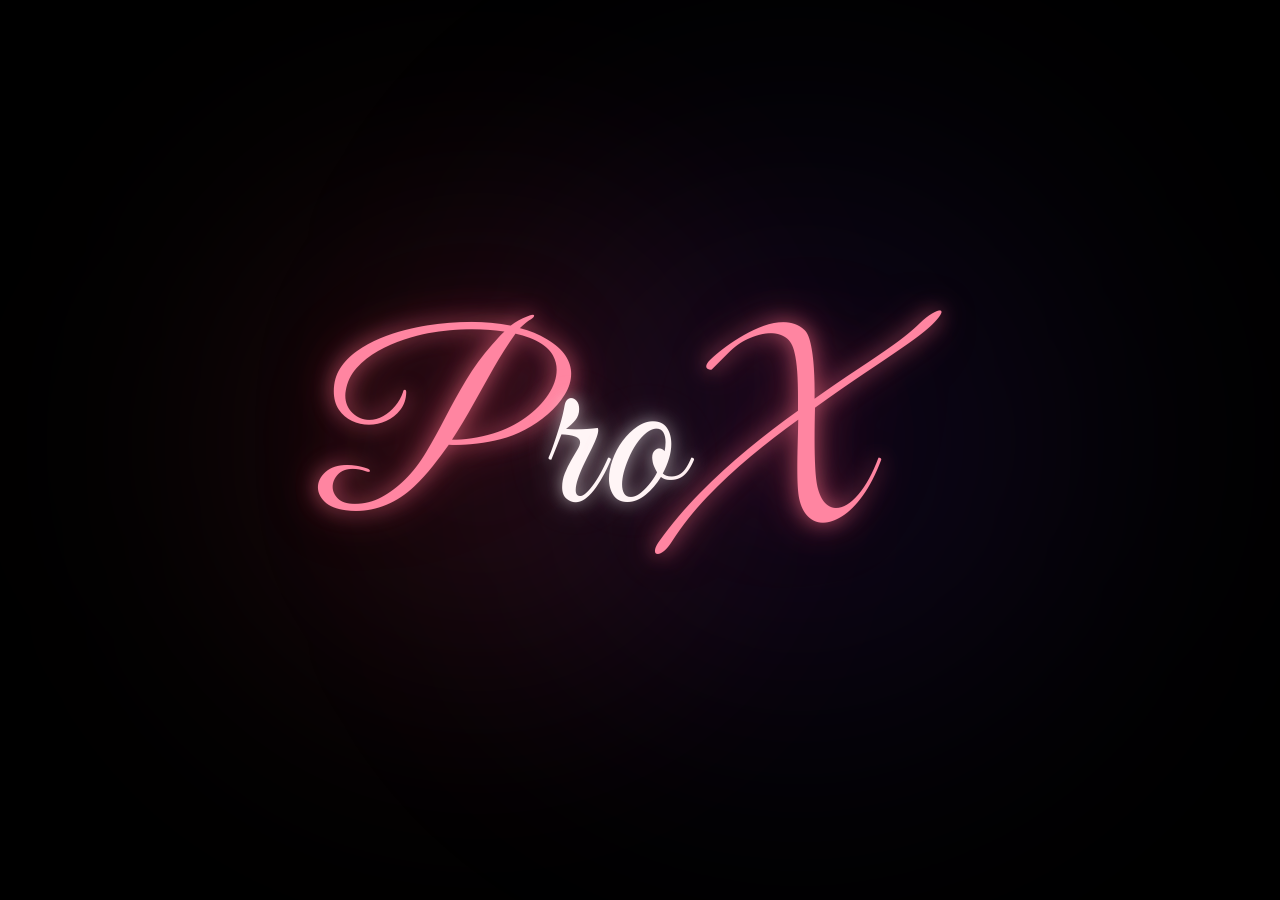
==== commit 0d840b4f: "Bunk aur CGPA/SGPA calculator add kiya, Proxy AI assistant upgrade kiya, aur sabhi pages me cache bu" ====
--- a/pages/ai-assistant.html
+++ b/pages/ai-assistant.html
@@ -281,7 +281,7 @@
     </div>
   </div>
 
-  <script src="../js/shared.js?v=3"></script>
+  <script src="../js/shared.js?v=4"></script>
   <script>
     document.addEventListener('DOMContentLoaded', () => {
       ProxyUI.injectNavbar('AI Assistant');
--- a/css/design-system.css
+++ b/css/design-system.css
@@ -4,7 +4,7 @@
    ============================================================ */
 
 /* ── Google Fonts Import ── */
-@import url('https://fonts.googleapis.com/css2?family=Outfit:wght@300;400;500;600;700;800&display=swap');
+@import url('https://fonts.googleapis.com/css2?family=Plus+Jakarta+Sans:wght@300;400;500;600;700;800&family=Instrument+Serif:ital@0;1&family=JetBrains+Mono:wght@300;400;500;600;700;800&family=Caveat:wght@400;700&family=Outfit:wght@300;400;500;600;700;800;900&display=swap');
 
 /* ── Design Tokens ── */
 :root {
@@ -55,8 +55,15 @@
   --border-radius-xl: 32px;
   --border-radius-full: 100px;
 
-  /* Typography */
-  --font-family: 'Outfit', -apple-system, BlinkMacSystemFont, 'Segoe UI', sans-serif;
+  /* Typography Design Tokens */
+  --font-family-display: 'Outfit', -apple-system, BlinkMacSystemFont, 'Segoe UI', sans-serif;
+  --font-family-sans: 'Plus Jakarta Sans', -apple-system, BlinkMacSystemFont, 'Segoe UI', sans-serif;
+  --font-family-serif: 'Instrument Serif', Georgia, serif;
+  --font-family-mono: 'JetBrains Mono', monospace;
+  --font-family-hand: 'Caveat', cursive;
+
+  /* Main Fallback Variable */
+  --font-family: var(--font-family-sans);
   --font-size-xs: 0.75rem;
   --font-size-sm: 0.875rem;
   --font-size-base: 1rem;
@@ -114,12 +121,40 @@
   min-height: 100vh;
   background-color: var(--bg-primary);
   color: var(--text-primary);
-  font-family: var(--font-family);
+  font-family: var(--font-family-sans);
   font-size: var(--font-size-base);
   line-height: 1.6;
   overflow-x: hidden;
   -webkit-font-smoothing: antialiased;
   -moz-osx-font-smoothing: grayscale;
+}
+
+/* ── Typography Overrides ── */
+h1, h2, h3, h4, h5, h6 {
+  font-family: var(--font-family-display);
+  font-weight: 700;
+  letter-spacing: -0.02em;
+}
+
+/* Elegant serif highlights */
+.font-serif-italic {
+  font-family: var(--font-family-serif);
+  font-style: italic;
+  font-weight: 400;
+}
+
+/* Technical monospaced text (numbers, parameters, buttons) */
+.font-mono-tech {
+  font-family: var(--font-family-mono);
+  font-size: 0.9em;
+  letter-spacing: -0.02em;
+}
+
+/* Handwritten callouts */
+.font-handwritten {
+  font-family: var(--font-family-hand);
+  font-size: 1.25rem;
+  line-weight: 1;
 }
 
 /* ── Background Glow Blurs ── */
@@ -1848,7 +1883,7 @@
   .page-hero h1,
   .notes-hero h1,
   .pyqs-hero h1,
-  .faculty-hero h1,
+  .founder-hero h1,
   .roadmap-hero h1,
   .ai-header h1 {
     font-size: var(--font-size-2xl);
@@ -1857,7 +1892,7 @@
   .page-hero p,
   .notes-hero p,
   .pyqs-hero p,
-  .faculty-hero p,
+  .founder-hero p,
   .roadmap-hero p {
     font-size: var(--font-size-sm);
   }
@@ -1898,6 +1933,9 @@
   }
   .preview-column {
     width: 100% !important;
+  }
+  .showcase-scene-container {
+    display: none !important;
   }
 }
 
@@ -2399,4 +2437,161 @@
     border-radius: 12px;
     font-size: 1rem;
   }
-}
+
+}
+
+/* ── Branch Selection Section ── */
+.branch-selection-section {
+  padding: var(--space-3xl) 6% var(--space-4xl);
+  max-width: 1400px;
+  margin: 0 auto;
+}
+
+.path-finder-container {
+  display: grid;
+  grid-template-columns: 55% 45%;
+  gap: 2rem;
+  margin-top: 2.5rem;
+}
+
+.finder-panel {
+  background: var(--card-bg);
+  border: 1px solid var(--border-color);
+  border-radius: var(--border-radius-2xl);
+  padding: 2.2rem 2rem;
+  display: flex;
+  flex-direction: column;
+  box-shadow: var(--shadow-sm);
+}
+
+.panel-label {
+  font-size: var(--font-size-xs);
+  font-weight: 700;
+  text-transform: uppercase;
+  letter-spacing: 0.08em;
+  color: var(--text-muted);
+  margin-bottom: 1.5rem;
+  display: block;
+}
+
+/* Branches Grid */
+.branches-grid {
+  display: grid;
+  grid-template-columns: repeat(2, 1fr);
+  gap: 0.75rem;
+}
+
+.branch-pill {
+  display: flex;
+  align-items: center;
+  gap: 0.75rem;
+  padding: 0.9rem 1.25rem;
+  border-radius: var(--border-radius-xl);
+  background: rgba(255, 255, 255, 0.02);
+  border: 1px solid rgba(255, 255, 255, 0.05);
+  color: var(--text-secondary);
+  font-family: inherit;
+  font-size: var(--font-size-sm);
+  font-weight: 600;
+  cursor: pointer;
+  transition: all 0.3s cubic-bezier(0.16, 1, 0.3, 1);
+  text-align: left;
+}
+
+.branch-pill-icon {
+  font-size: 1.25rem;
+  display: flex;
+  align-items: center;
+  justify-content: center;
+}
+
+.branch-pill:hover {
+  background: rgba(255, 255, 255, 0.05);
+  border-color: rgba(255, 255, 255, 0.1);
+  color: var(--text-primary);
+  transform: translateY(-2px);
+}
+
+.branch-pill.active {
+  background: var(--accent-soft);
+  border-color: rgba(124, 58, 237, 0.3);
+  color: var(--accent);
+  box-shadow: 0 4px 20px rgba(124, 58, 237, 0.1);
+}
+
+/* Semesters Grid */
+.semesters-grid {
+  display: grid;
+  grid-template-columns: repeat(4, 1fr);
+  gap: 0.85rem;
+}
+
+.sem-card-btn {
+  display: flex;
+  flex-direction: column;
+  align-items: center;
+  justify-content: center;
+  padding: 1.25rem 0.5rem;
+  border-radius: var(--border-radius-xl);
+  background: rgba(255, 255, 255, 0.02);
+  border: 1px solid rgba(255, 255, 255, 0.05);
+  color: var(--text-secondary);
+  font-family: inherit;
+  cursor: pointer;
+  transition: all 0.3s cubic-bezier(0.16, 1, 0.3, 1);
+  gap: 0.35rem;
+}
+
+.sem-num {
+  font-size: 1.5rem;
+  font-weight: 800;
+  color: var(--text-primary);
+  transition: color 0.3s ease;
+}
+
+.sem-text {
+  font-size: 0.75rem;
+  font-weight: 600;
+  color: var(--text-muted);
+  text-transform: uppercase;
+  letter-spacing: 0.04em;
+}
+
+.sem-card-btn:hover {
+  background: rgba(255, 255, 255, 0.05);
+  border-color: rgba(255, 255, 255, 0.1);
+  transform: translateY(-2px);
+}
+
+.sem-card-btn:hover .sem-num {
+  color: var(--accent);
+}
+
+.sem-card-btn.active {
+  background: var(--accent);
+  border-color: var(--accent);
+  box-shadow: 0 8px 25px rgba(124, 58, 237, 0.3);
+}
+
+.sem-card-btn.active .sem-num,
+.sem-card-btn.active .sem-text {
+  color: #ffffff;
+}
+
+/* Responsive Path Finder */
+@media (max-width: 1024px) {
+  .path-finder-container {
+    grid-template-columns: 1fr;
+    gap: 1.5rem;
+  }
+}
+
+@media (max-width: 480px) {
+  .branches-grid {
+    grid-template-columns: 1fr;
+  }
+  .semesters-grid {
+    grid-template-columns: repeat(2, 1fr);
+  }
+}
+
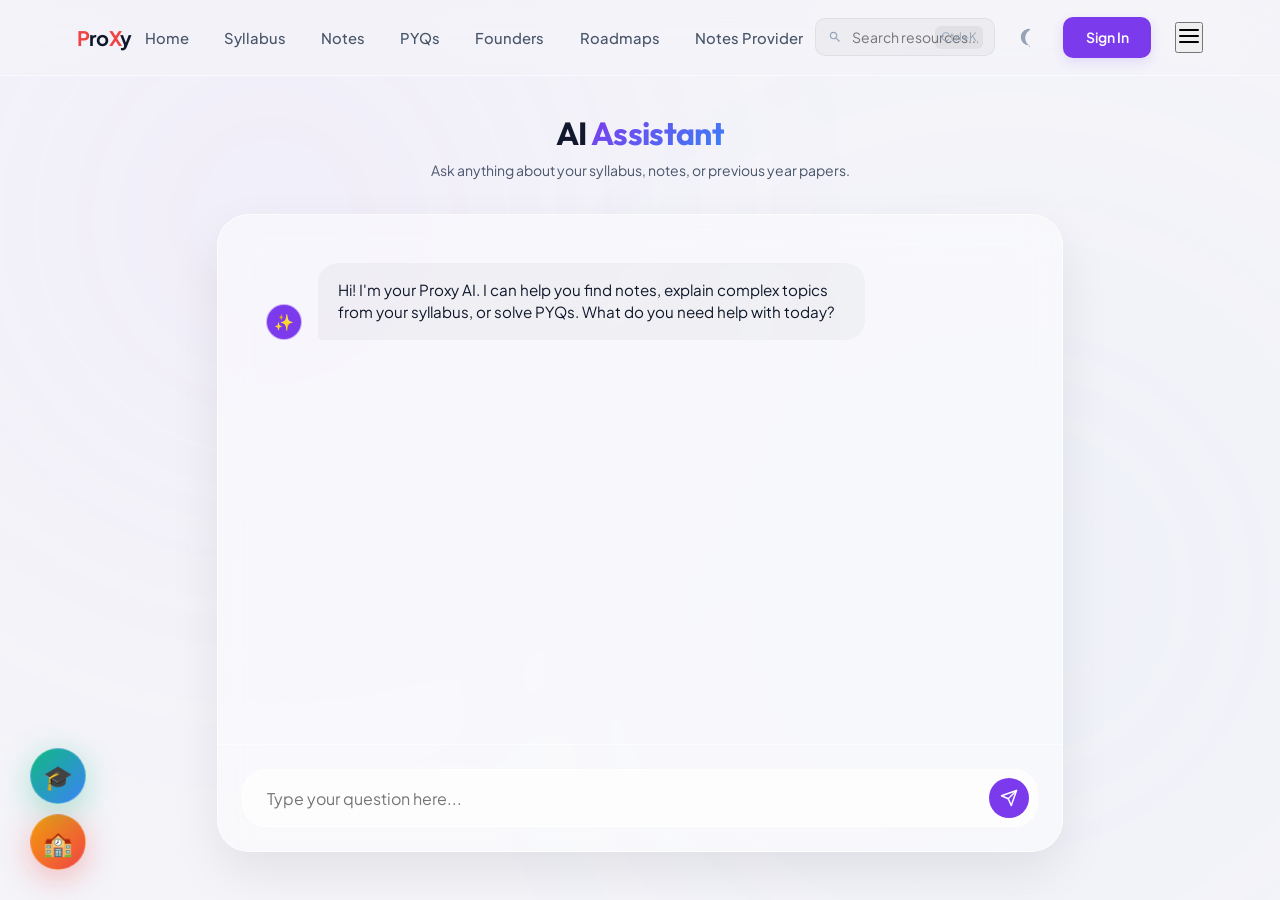
==== commit 73ce6e8e: "feat: notes provider portal aur creator dashboard add kar diya, navbar link update kiya aur database" ====
--- a/pages/ai-assistant.html
+++ b/pages/ai-assistant.html
@@ -281,7 +281,7 @@
     </div>
   </div>
 
-  <script src="../js/shared.js?v=4"></script>
+  <script src="../js/shared.js?v=5"></script>
   <script>
     document.addEventListener('DOMContentLoaded', () => {
       ProxyUI.injectNavbar('AI Assistant');
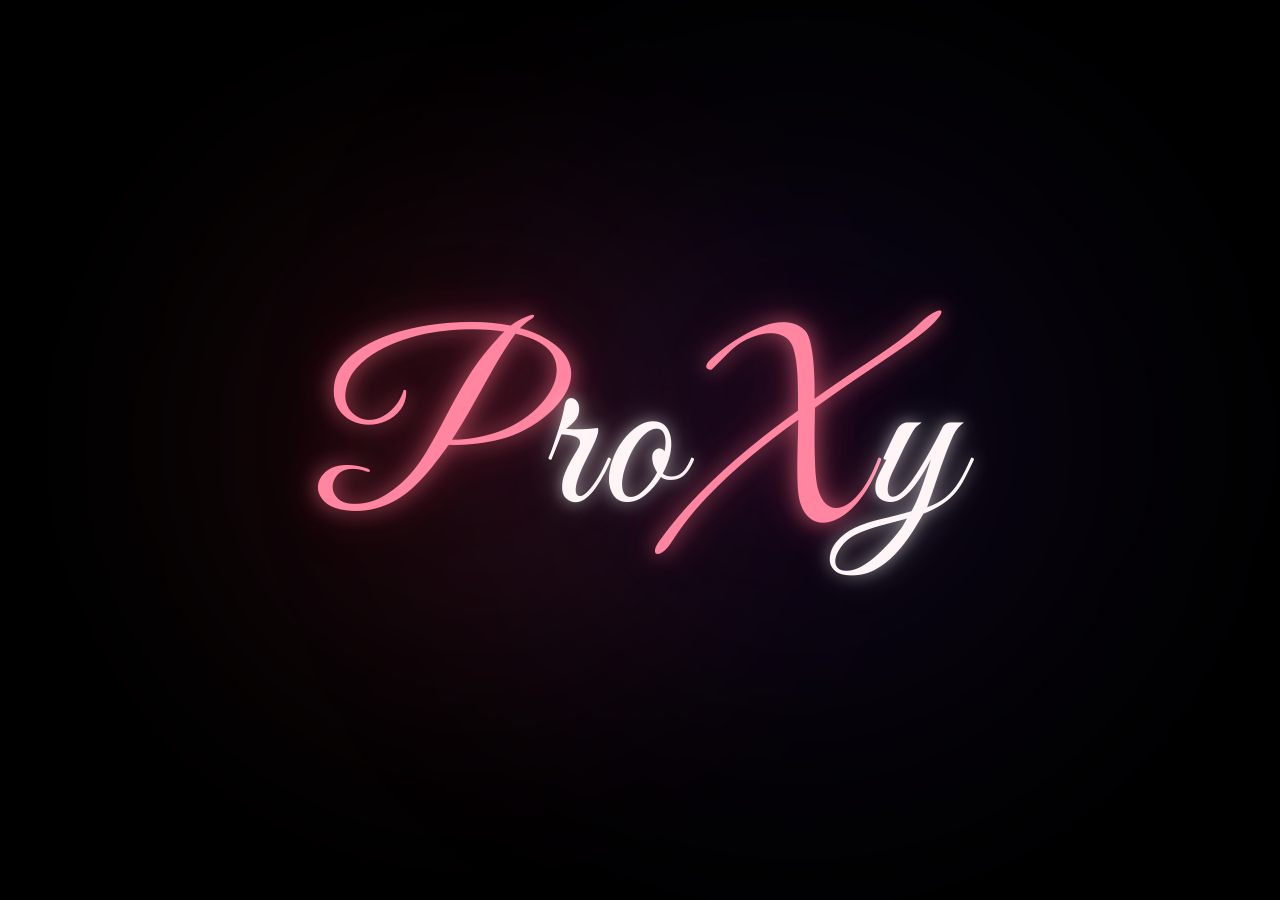
==== commit df8c42b5: "feat: implement premium hybrid dark/light theme and synchronize UI switches" ====
--- a/pages/ai-assistant.html
+++ b/pages/ai-assistant.html
@@ -2,6 +2,24 @@
 <html lang="en">
 <head>
   <meta charset="UTF-8">
+  <script>
+    (function() {
+      const theme = localStorage.getItem('theme') || 'dark';
+      if (theme === 'dark') {
+        document.documentElement.className = 'dark-theme';
+        document.addEventListener('DOMContentLoaded', () => {
+          document.body.classList.remove('light-mode');
+          document.body.classList.add('dark-mode');
+        });
+      } else {
+        document.documentElement.className = 'light-theme';
+        document.addEventListener('DOMContentLoaded', () => {
+          document.body.classList.add('light-mode');
+          document.body.classList.remove('dark-mode');
+        });
+      }
+    })();
+  </script>
   <meta name="viewport" content="width=device-width, initial-scale=1.0">
   <title>AI Assistant — Proxy</title>
   <meta name="description" content="AI Assistant for IPU students.">
--- a/css/design-system.css
+++ b/css/design-system.css
@@ -7,46 +7,72 @@
 @import url('https://fonts.googleapis.com/css2?family=Plus+Jakarta+Sans:wght@300;400;500;600;700;800&family=Instrument+Serif:ital@0;1&family=JetBrains+Mono:wght@300;400;500;600;700;800&family=Caveat:wght@400;700&family=Outfit:wght@300;400;500;600;700;800;900&display=swap');
 
 /* ── Design Tokens ── */
-:root {
-  /* Colors — Pure White / Warm White / Lavender theme */
-  --bg-primary: #f4f4f9;
-  --bg-secondary: #ffffff;
-  --bg-warm: #faf9fb;
-  --bg-card: rgba(255, 255, 255, 0.55);
-  --bg-card-hover: rgba(255, 255, 255, 0.75);
+:root, html.dark-theme {
+  /* Colors — Premium Slate-Grey Dark Mode */
+  --bg-primary: #18181b;
+  --bg-secondary: #202024;
+  --bg-warm: #121214;
+  --bg-card: rgba(30, 30, 35, 0.65);
+  --bg-card-hover: rgba(38, 38, 44, 0.8);
 
   /* Accent */
   --accent: #7c3aed;
-  --accent-hover: #6d28d9;
-  --accent-soft: rgba(124, 58, 237, 0.08);
-  --accent-glow: rgba(124, 58, 237, 0.12);
+  --accent-hover: #8b5cf6;
+  --accent-soft: rgba(124, 58, 237, 0.12);
+  --accent-glow: rgba(124, 58, 237, 0.18);
   --accent-gradient: linear-gradient(135deg, #7c3aed 0%, #3b82f6 100%);
 
   /* Text */
-  --text-primary: #0f172a;
-  --text-secondary: #475569;
-  --text-muted: #94a3b8;
+  --text-primary: #f4f4f5;
+  --text-secondary: #a1a1aa;
+  --text-muted: #71717a;
   --text-inverse: #ffffff;
 
   /* Glass */
-  --glass-bg: rgba(255, 255, 255, 0.45);
-  --glass-bg-strong: rgba(255, 255, 255, 0.65);
-  --glass-border: rgba(255, 255, 255, 0.6);
-  --glass-border-subtle: rgba(255, 255, 255, 0.35);
+  --glass-bg: rgba(30, 30, 35, 0.55);
+  --glass-bg-strong: rgba(38, 38, 44, 0.75);
+  --glass-border: rgba(255, 255, 255, 0.08);
+  --glass-border-subtle: rgba(255, 255, 255, 0.05);
   --glass-blur: 20px;
 
   /* Navbar */
   --navbar-height: 76px;
-  --navbar-bg: rgba(244, 244, 249, 0.6);
-
-  /* Shadows — Soft, volumetric */
-  --shadow-xs: 0 1px 3px rgba(0, 0, 0, 0.03);
-  --shadow-sm: 0 2px 8px rgba(0, 0, 0, 0.04);
-  --shadow-md: 0 8px 30px rgba(0, 0, 0, 0.06);
-  --shadow-lg: 0 20px 50px rgba(0, 0, 0, 0.08);
-  --shadow-xl: 0 30px 60px rgba(0, 0, 0, 0.1);
-  --shadow-accent: 0 8px 24px rgba(124, 58, 237, 0.12);
-  --shadow-cube: 0 20px 40px rgba(0, 0, 0, 0.08), 0 8px 16px rgba(0, 0, 0, 0.04);
+  --navbar-bg: rgba(24, 24, 27, 0.75);
+
+  /* Component specific theme variables for dynamic switching */
+  --input-bg: rgba(255, 255, 255, 0.04);
+  --input-border: rgba(255, 255, 255, 0.08);
+  --input-focus-bg: rgba(30, 30, 35, 0.9);
+  --shortcut-bg: rgba(255, 255, 255, 0.06);
+  --btn-secondary-hover-bg: rgba(255, 255, 255, 0.08);
+  --loader-bg-stroke: rgba(255, 255, 255, 0.06);
+  --scrollbar-thumb-bg: rgba(255, 255, 255, 0.08);
+  --scrollbar-thumb-hover-bg: rgba(255, 255, 255, 0.15);
+  --tab-count-bg: rgba(255, 255, 255, 0.04);
+  --card-code-bg: rgba(255, 255, 255, 0.04);
+  --shelf-row-border: rgba(255, 255, 255, 0.03);
+  --shelf-row-after-bg: rgba(255, 255, 255, 0.04);
+  --paper-sheet-bg: #1e1e2d;
+  --paper-sheet-border: rgba(255, 255, 255, 0.06);
+  --paper-sheet-grid: rgba(255, 255, 255, 0.02);
+  --paper-sheet-text: var(--text-secondary);
+  --paper-header-border: rgba(255, 255, 255, 0.08);
+  --paper-meta-color: rgba(255, 255, 255, 0.35);
+  --paper-body-line-bg: rgba(255, 255, 255, 0.05);
+  --cube-front-bg-start: rgba(45, 45, 60, 0.85);
+  --cube-front-bg-mid: rgba(35, 35, 50, 0.65);
+  --cube-front-bg-end: rgba(25, 25, 38, 0.45);
+  --cube-front-border: rgba(255, 255, 255, 0.08);
+  --cube-front-shadow: rgba(255, 255, 255, 0.08);
+
+  /* Shadows — Subtle on dark surfaces */
+  --shadow-xs: 0 1px 3px rgba(0, 0, 0, 0.2);
+  --shadow-sm: 0 2px 8px rgba(0, 0, 0, 0.25);
+  --shadow-md: 0 8px 30px rgba(0, 0, 0, 0.3);
+  --shadow-lg: 0 20px 50px rgba(0, 0, 0, 0.35);
+  --shadow-xl: 0 30px 60px rgba(0, 0, 0, 0.4);
+  --shadow-accent: 0 8px 24px rgba(124, 58, 237, 0.15);
+  --shadow-cube: 0 20px 40px rgba(0, 0, 0, 0.3), 0 8px 16px rgba(0, 0, 0, 0.2);
 
   /* Borders */
   --border-radius-sm: 10px;
@@ -104,6 +130,72 @@
   --z-loader: 200;
 }
 
+html.light-theme, body.light-mode {
+  /* Colors — Original Light Theme */
+  --bg-primary: #f4f4f9;
+  --bg-secondary: #ffffff;
+  --bg-warm: #faf9fb;
+  --bg-card: rgba(255, 255, 255, 0.55);
+  --bg-card-hover: rgba(255, 255, 255, 0.75);
+
+  /* Accent */
+  --accent: #7c3aed;
+  --accent-hover: #6d28d9;
+  --accent-soft: rgba(124, 58, 237, 0.08);
+  --accent-glow: rgba(124, 58, 237, 0.12);
+  --accent-gradient: linear-gradient(135deg, #7c3aed 0%, #3b82f6 100%);
+
+  /* Text */
+  --text-primary: #0f172a;
+  --text-secondary: #475569;
+  --text-muted: #94a3b8;
+  --text-inverse: #ffffff;
+
+  /* Glass */
+  --glass-bg: rgba(255, 255, 255, 0.45);
+  --glass-bg-strong: rgba(255, 255, 255, 0.65);
+  --glass-border: rgba(255, 255, 255, 0.6);
+  --glass-border-subtle: rgba(255, 255, 255, 0.35);
+
+  /* Navbar */
+  --navbar-bg: rgba(244, 244, 249, 0.6);
+
+  /* Component specific theme variables for light theme */
+  --input-bg: rgba(0, 0, 0, 0.03);
+  --input-border: rgba(0, 0, 0, 0.05);
+  --input-focus-bg: #ffffff;
+  --shortcut-bg: rgba(0, 0, 0, 0.05);
+  --btn-secondary-hover-bg: rgba(255, 255, 255, 0.6);
+  --loader-bg-stroke: rgba(0, 0, 0, 0.03);
+  --scrollbar-thumb-bg: rgba(0, 0, 0, 0.1);
+  --scrollbar-thumb-hover-bg: rgba(0, 0, 0, 0.18);
+  --tab-count-bg: rgba(0, 0, 0, 0.03);
+  --card-code-bg: rgba(0, 0, 0, 0.03);
+  --shelf-row-border: rgba(15, 23, 42, 0.04);
+  --shelf-row-after-bg: rgba(255, 255, 255, 0.6);
+  --paper-sheet-bg: #fdfbf7;
+  --paper-sheet-border: rgba(0, 0, 0, 0.08);
+  --paper-sheet-grid: rgba(0, 0, 0, 0.03);
+  --paper-sheet-text: #334155;
+  --paper-header-border: rgba(0, 0, 0, 0.1);
+  --paper-meta-color: rgba(0, 0, 0, 0.5);
+  --paper-body-line-bg: rgba(0, 0, 0, 0.06);
+  --cube-front-bg-start: rgba(255, 255, 255, 0.85);
+  --cube-front-bg-mid: rgba(245, 243, 255, 0.65);
+  --cube-front-bg-end: rgba(237, 233, 254, 0.45);
+  --cube-front-border: rgba(255, 255, 255, 0.8);
+  --cube-front-shadow: rgba(255, 255, 255, 0.9);
+
+  /* Shadows — Soft, volumetric */
+  --shadow-xs: 0 1px 3px rgba(0, 0, 0, 0.03);
+  --shadow-sm: 0 2px 8px rgba(0, 0, 0, 0.04);
+  --shadow-md: 0 8px 30px rgba(0, 0, 0, 0.06);
+  --shadow-lg: 0 20px 50px rgba(0, 0, 0, 0.08);
+  --shadow-xl: 0 30px 60px rgba(0, 0, 0, 0.1);
+  --shadow-accent: 0 8px 24px rgba(124, 58, 237, 0.12);
+  --shadow-cube: 0 20px 40px rgba(0, 0, 0, 0.08), 0 8px 16px rgba(0, 0, 0, 0.04);
+}
+
 /* ── Reset ── */
 *, *::before, *::after {
   box-sizing: border-box;
@@ -166,17 +258,17 @@
   filter: blur(160px);
   pointer-events: none;
   z-index: var(--z-bg);
-  opacity: 0.5;
+  opacity: 0.3;
 }
 
 .bg-glow--purple {
-  background: radial-gradient(circle, rgba(192, 132, 252, 0.22) 0%, transparent 70%);
+  background: radial-gradient(circle, rgba(124, 58, 237, 0.15) 0%, transparent 70%);
   top: -20%;
   left: -10%;
 }
 
 .bg-glow--blue {
-  background: radial-gradient(circle, rgba(147, 197, 253, 0.18) 0%, transparent 70%);
+  background: radial-gradient(circle, rgba(59, 130, 246, 0.10) 0%, transparent 70%);
   bottom: -10%;
   right: -10%;
 }
@@ -288,8 +380,8 @@
 .search-input {
   width: 180px;
   height: 38px;
-  background: rgba(0, 0, 0, 0.03);
-  border: 1px solid rgba(0, 0, 0, 0.05);
+  background: var(--input-bg);
+  border: 1px solid var(--input-border);
   border-radius: var(--border-radius-sm);
   padding: 0 1rem 0 2.2rem;
   font-family: inherit;
@@ -301,9 +393,9 @@
 
 .search-input:focus {
   width: 240px;
-  background: #ffffff;
+  background: var(--input-focus-bg);
   border-color: var(--accent);
-  box-shadow: 0 4px 12px rgba(124, 58, 237, 0.08);
+  box-shadow: 0 4px 12px rgba(124, 58, 237, 0.15);
 }
 
 .search-icon {
@@ -320,7 +412,7 @@
   right: 0.8rem;
   font-size: 0.725rem;
   color: var(--text-muted);
-  background: rgba(0, 0, 0, 0.05);
+  background: var(--shortcut-bg);
   padding: 2px 6px;
   border-radius: 6px;
   pointer-events: none;
@@ -393,7 +485,7 @@
 }
 
 .btn--secondary:hover {
-  background: rgba(255, 255, 255, 0.6);
+  background: var(--btn-secondary-hover-bg);
   transform: translateY(-2px);
   box-shadow: var(--shadow-md);
 }
@@ -544,7 +636,7 @@
 
 .loader-circle-bg {
   fill: none;
-  stroke: rgba(0, 0, 0, 0.03);
+  stroke: var(--loader-bg-stroke);
   stroke-width: 4px;
 }
 
@@ -642,11 +734,11 @@
   background: transparent;
 }
 ::-webkit-scrollbar-thumb {
-  background: rgba(0, 0, 0, 0.1);
+  background: var(--scrollbar-thumb-bg);
   border-radius: 3px;
 }
 ::-webkit-scrollbar-thumb:hover {
-  background: rgba(0, 0, 0, 0.18);
+  background: var(--scrollbar-thumb-hover-bg);
 }
 
 /* ── Hyper-Realistic 3D Acrylic Cubes ── */
@@ -687,15 +779,15 @@
   transform: rotateY(0deg) translateZ(50px);
   background: linear-gradient(
     145deg,
-    rgba(255, 255, 255, 0.85) 0%,
-    rgba(245, 243, 255, 0.65) 50%,
-    rgba(237, 233, 254, 0.45) 100%
+    var(--cube-front-bg-start) 0%,
+    var(--cube-front-bg-mid) 50%,
+    var(--cube-front-bg-end) 100%
   );
-  border: 1.5px solid rgba(255, 255, 255, 0.8);
+  border: 1.5px solid var(--cube-front-border);
   box-shadow:
-    inset 0 1px 0 rgba(255, 255, 255, 0.9),
-    inset 0 -2px 6px rgba(124, 58, 237, 0.04),
-    0 0 0 0.5px rgba(0, 0, 0, 0.02);
+    inset 0 1px 0 var(--cube-front-shadow),
+    inset 0 -2px 6px rgba(124, 58, 237, 0.06),
+    0 0 0 0.5px rgba(255, 255, 255, 0.02);
   backdrop-filter: blur(16px);
   -webkit-backdrop-filter: blur(16px);
 }
@@ -705,10 +797,10 @@
   transform: rotateY(180deg) translateZ(50px);
   background: linear-gradient(
     145deg,
-    rgba(240, 238, 250, 0.5) 0%,
-    rgba(230, 226, 245, 0.3) 100%
+    rgba(30, 30, 48, 0.5) 0%,
+    rgba(22, 22, 38, 0.3) 100%
   );
-  border: 1px solid rgba(255, 255, 255, 0.4);
+  border: 1px solid rgba(255, 255, 255, 0.04);
 }
 
 /* Right face — lit side */
@@ -716,11 +808,11 @@
   transform: rotateY(90deg) translateZ(50px);
   background: linear-gradient(
     180deg,
-    rgba(248, 246, 255, 0.6) 0%,
-    rgba(237, 233, 254, 0.35) 100%
+    rgba(35, 35, 55, 0.6) 0%,
+    rgba(25, 25, 42, 0.35) 100%
   );
-  border: 1px solid rgba(255, 255, 255, 0.55);
-  box-shadow: inset -2px 0 8px rgba(124, 58, 237, 0.03);
+  border: 1px solid rgba(255, 255, 255, 0.06);
+  box-shadow: inset -2px 0 8px rgba(124, 58, 237, 0.05);
 }
 
 /* Left face — shadow side */
@@ -728,10 +820,10 @@
   transform: rotateY(-90deg) translateZ(50px);
   background: linear-gradient(
     180deg,
-    rgba(235, 232, 248, 0.45) 0%,
-    rgba(225, 220, 240, 0.25) 100%
+    rgba(25, 25, 42, 0.45) 0%,
+    rgba(18, 18, 30, 0.25) 100%
   );
-  border: 1px solid rgba(255, 255, 255, 0.35);
+  border: 1px solid rgba(255, 255, 255, 0.03);
 }
 
 /* Top face — catches overhead light */
@@ -739,19 +831,19 @@
   transform: rotateX(90deg) translateZ(50px);
   background: linear-gradient(
     135deg,
-    rgba(255, 255, 255, 0.9) 0%,
-    rgba(248, 246, 255, 0.7) 50%,
-    rgba(240, 237, 252, 0.5) 100%
+    rgba(45, 45, 65, 0.9) 0%,
+    rgba(35, 35, 55, 0.7) 50%,
+    rgba(28, 28, 45, 0.5) 100%
   );
-  border: 1px solid rgba(255, 255, 255, 0.85);
-  box-shadow: inset 0 0 12px rgba(255, 255, 255, 0.5);
+  border: 1px solid rgba(255, 255, 255, 0.08);
+  box-shadow: inset 0 0 12px rgba(255, 255, 255, 0.03);
 }
 
 /* Bottom face — darkest */
 .cube-face--bottom {
   transform: rotateX(-90deg) translateZ(50px);
-  background: rgba(220, 216, 238, 0.25);
-  border: 1px solid rgba(255, 255, 255, 0.2);
+  background: rgba(15, 15, 25, 0.25);
+  border: 1px solid rgba(255, 255, 255, 0.02);
 }
 
 /* Light reflection strip on front face */
@@ -765,7 +857,7 @@
   border-radius: 10px;
   background: linear-gradient(
     90deg,
-    rgba(255, 255, 255, 0.7) 0%,
+    rgba(255, 255, 255, 0.08) 0%,
     rgba(255, 255, 255, 0) 100%
   );
   pointer-events: none;
@@ -942,7 +1034,7 @@
 }
 
 .carousel-btn:hover {
-  background: #ffffff;
+  background: rgba(255, 255, 255, 0.08);
   transform: scale(1.08);
   box-shadow: var(--shadow-md);
 }
@@ -960,7 +1052,7 @@
 .search-overlay {
   position: fixed;
   inset: 0;
-  background: rgba(15, 23, 42, 0.4);
+  background: rgba(6, 6, 12, 0.6);
   backdrop-filter: blur(12px);
   -webkit-backdrop-filter: blur(12px);
   z-index: var(--z-modal);
@@ -1014,7 +1106,7 @@
 
 .search-modal-hint {
   padding: 0.8rem 1.5rem;
-  border-top: 1px solid rgba(0, 0, 0, 0.05);
+  border-top: 1px solid rgba(255, 255, 255, 0.06);
   font-size: var(--font-size-xs);
   color: var(--text-muted);
   display: flex;
@@ -1022,7 +1114,7 @@
 }
 
 .search-modal-hint kbd {
-  background: rgba(0, 0, 0, 0.04);
+  background: rgba(255, 255, 255, 0.06);
   padding: 2px 6px;
   border-radius: 4px;
   font-family: inherit;
@@ -1106,7 +1198,7 @@
 }
 
 .semester-tab:hover {
-  background: rgba(124, 58, 237, 0.04);
+  background: rgba(124, 58, 237, 0.06);
   color: var(--text-primary);
 }
 
@@ -1136,7 +1228,7 @@
   margin-left: auto;
   font-size: var(--font-size-xs);
   color: var(--text-muted);
-  background: rgba(0,0,0,0.03);
+  background: var(--tab-count-bg);
   padding: 2px 8px;
   border-radius: 20px;
 }
@@ -1213,7 +1305,7 @@
   font-size: var(--font-size-xs);
   font-weight: 600;
   color: var(--text-muted);
-  background: rgba(0,0,0,0.03);
+  background: var(--card-code-bg);
   padding: 4px 10px;
   border-radius: 8px;
   letter-spacing: 0.04em;
@@ -1262,9 +1354,9 @@
   font-weight: 600;
   padding: 4px 10px;
   border-radius: 8px;
-  background: rgba(124, 58, 237, 0.04);
+  background: rgba(124, 58, 237, 0.08);
   color: var(--text-secondary);
-  border: 1px solid rgba(124, 58, 237, 0.08);
+  border: 1px solid rgba(124, 58, 237, 0.12);
 }
 
 .card-actions {
@@ -1303,13 +1395,13 @@
 }
 
 .card-btn--ghost {
-  background: rgba(0,0,0,0.03);
+  background: var(--card-code-bg);
   color: var(--text-secondary);
-  border: 1px solid rgba(0,0,0,0.06);
+  border: 1px solid var(--input-border);
 }
 
 .card-btn--ghost:hover {
-  background: rgba(0,0,0,0.06);
+  background: var(--btn-secondary-hover-bg);
   color: var(--text-primary);
 }
 
@@ -1410,9 +1502,9 @@
   display: flex;
   gap: 1rem;
   padding-bottom: 0.5rem;
-  border-bottom: 12px solid rgba(15, 23, 42, 0.04);
+  border-bottom: 12px solid var(--shelf-row-border);
   border-radius: 2px;
-  box-shadow: 0 4px 6px rgba(0,0,0,0.01);
+  box-shadow: 0 4px 6px rgba(0,0,0,0.1);
   align-items: flex-end;
   position: relative;
 }
@@ -1424,7 +1516,7 @@
   left: 0;
   width: 100%;
   height: 2px;
-  background: rgba(255, 255, 255, 0.6);
+  background: var(--shelf-row-after-bg);
 }
 
 .notebook {
@@ -1515,20 +1607,20 @@
   left: 0;
   width: 100%;
   height: 100%;
-  background: #fdfbf7;
-  border: 1px solid rgba(0,0,0,0.08);
+  background: var(--paper-sheet-bg);
+  border: 1px solid var(--paper-sheet-border);
   border-radius: 2px;
   box-shadow: 
-    0 4px 12px rgba(0,0,0,0.05),
-    inset 0 0 40px rgba(0,0,0,0.02);
+    0 4px 12px rgba(0,0,0,0.2),
+    inset 0 0 40px rgba(0,0,0,0.1);
   padding: 2rem;
   transform-origin: top left;
   transition: transform 0.6s var(--ease-spring), box-shadow 0.6s ease;
   background-image: 
-    linear-gradient(rgba(0,0,0,0.03) 1px, transparent 1px),
-    linear-gradient(90deg, rgba(0,0,0,0.03) 1px, transparent 1px);
+    linear-gradient(var(--paper-sheet-grid) 1px, transparent 1px),
+    linear-gradient(90deg, var(--paper-sheet-grid) 1px, transparent 1px);
   background-size: 20px 20px;
-  color: #334155;
+  color: var(--paper-sheet-text);
 }
 
 .paper-sheet--bottom {
@@ -1551,7 +1643,7 @@
 }
 
 .paper-header {
-  border-bottom: 2px solid rgba(0,0,0,0.1);
+  border-bottom: 2px solid var(--paper-header-border);
   padding-bottom: 1rem;
   margin-bottom: 1rem;
   text-align: center;
@@ -1569,7 +1661,7 @@
   font-size: 0.8rem;
   text-transform: uppercase;
   letter-spacing: 0.05em;
-  color: rgba(0,0,0,0.5);
+  color: var(--paper-meta-color);
   display: flex;
   justify-content: space-between;
 }
@@ -1583,7 +1675,7 @@
 
 .paper-body-line {
   height: 8px;
-  background: rgba(0,0,0,0.06);
+  background: var(--paper-body-line-bg);
   border-radius: 4px;
   margin-bottom: 12px;
 }
@@ -1714,7 +1806,7 @@
   }
 
   .mobile-nav-toggle:active {
-    background: rgba(0,0,0,0.04);
+    background: rgba(255, 255, 255, 0.06);
   }
 
   /* Mobile menu fullscreen overlay */
@@ -1977,7 +2069,7 @@
 
 .update-alert-card {
   background: var(--bg-secondary);
-  border: 1px solid rgba(0, 0, 0, 0.05);
+  border: 1px solid rgba(255, 255, 255, 0.06);
   border-radius: var(--border-radius-md);
   padding: 0.85rem 1.25rem;
   display: flex;
@@ -2021,7 +2113,7 @@
 /* Semester Tabs Pill Bar */
 .semester-tabs-container {
   background: var(--bg-secondary);
-  border: 1px solid rgba(0, 0, 0, 0.05);
+  border: 1px solid rgba(255, 255, 255, 0.06);
   border-radius: 30px;
   padding: 6px;
   display: flex;
@@ -2120,7 +2212,7 @@
 
 .subject-row {
   background: var(--bg-secondary);
-  border: 1px solid rgba(0, 0, 0, 0.05);
+  border: 1px solid rgba(255, 255, 255, 0.06);
   border-radius: var(--border-radius-md);
   box-shadow: var(--shadow-sm);
   overflow: hidden;
@@ -2205,7 +2297,7 @@
 .subject-details {
   display: none;
   padding: 0 1.5rem 1.5rem 4.5rem;
-  border-top: 1px dashed rgba(0, 0, 0, 0.05);
+  border-top: 1px dashed rgba(255, 255, 255, 0.06);
   background: var(--bg-warm);
 }
 
@@ -2237,7 +2329,7 @@
 
 .unit-box {
   background: var(--bg-secondary);
-  border: 1px solid rgba(0, 0, 0, 0.05);
+  border: 1px solid rgba(255, 255, 255, 0.06);
   border-radius: 10px;
   padding: 1rem;
 }
@@ -2262,7 +2354,7 @@
   gap: 1rem;
   margin-top: 1.2rem;
   padding-top: 1rem;
-  border-top: 1px solid rgba(0, 0, 0, 0.05);
+  border-top: 1px solid rgba(255, 255, 255, 0.06);
 }
 
 .action-link {
@@ -2291,7 +2383,7 @@
 /* Download Card (Bottom right) */
 .download-section-card {
   background: var(--bg-secondary);
-  border: 1px solid rgba(0, 0, 0, 0.05);
+  border: 1px solid rgba(255, 255, 255, 0.06);
   border-radius: var(--border-radius-lg);
   padding: 1.25rem;
   display: flex;
@@ -2368,7 +2460,7 @@
 .filter-btn {
   padding: 0.6rem 1.2rem;
   border-radius: 20px;
-  border: 1px solid rgba(0,0,0,0.06);
+  border: 1px solid rgba(255, 255, 255, 0.06);
   background: var(--glass-bg);
   backdrop-filter: blur(var(--glass-blur));
   font-family: inherit;
@@ -2394,7 +2486,7 @@
 .filter-select {
   padding: 0.6rem 1.2rem;
   border-radius: 20px;
-  border: 1px solid rgba(0,0,0,0.06);
+  border: 1px solid rgba(255, 255, 255, 0.06);
   background: var(--glass-bg);
   backdrop-filter: blur(var(--glass-blur));
   font-family: inherit;
